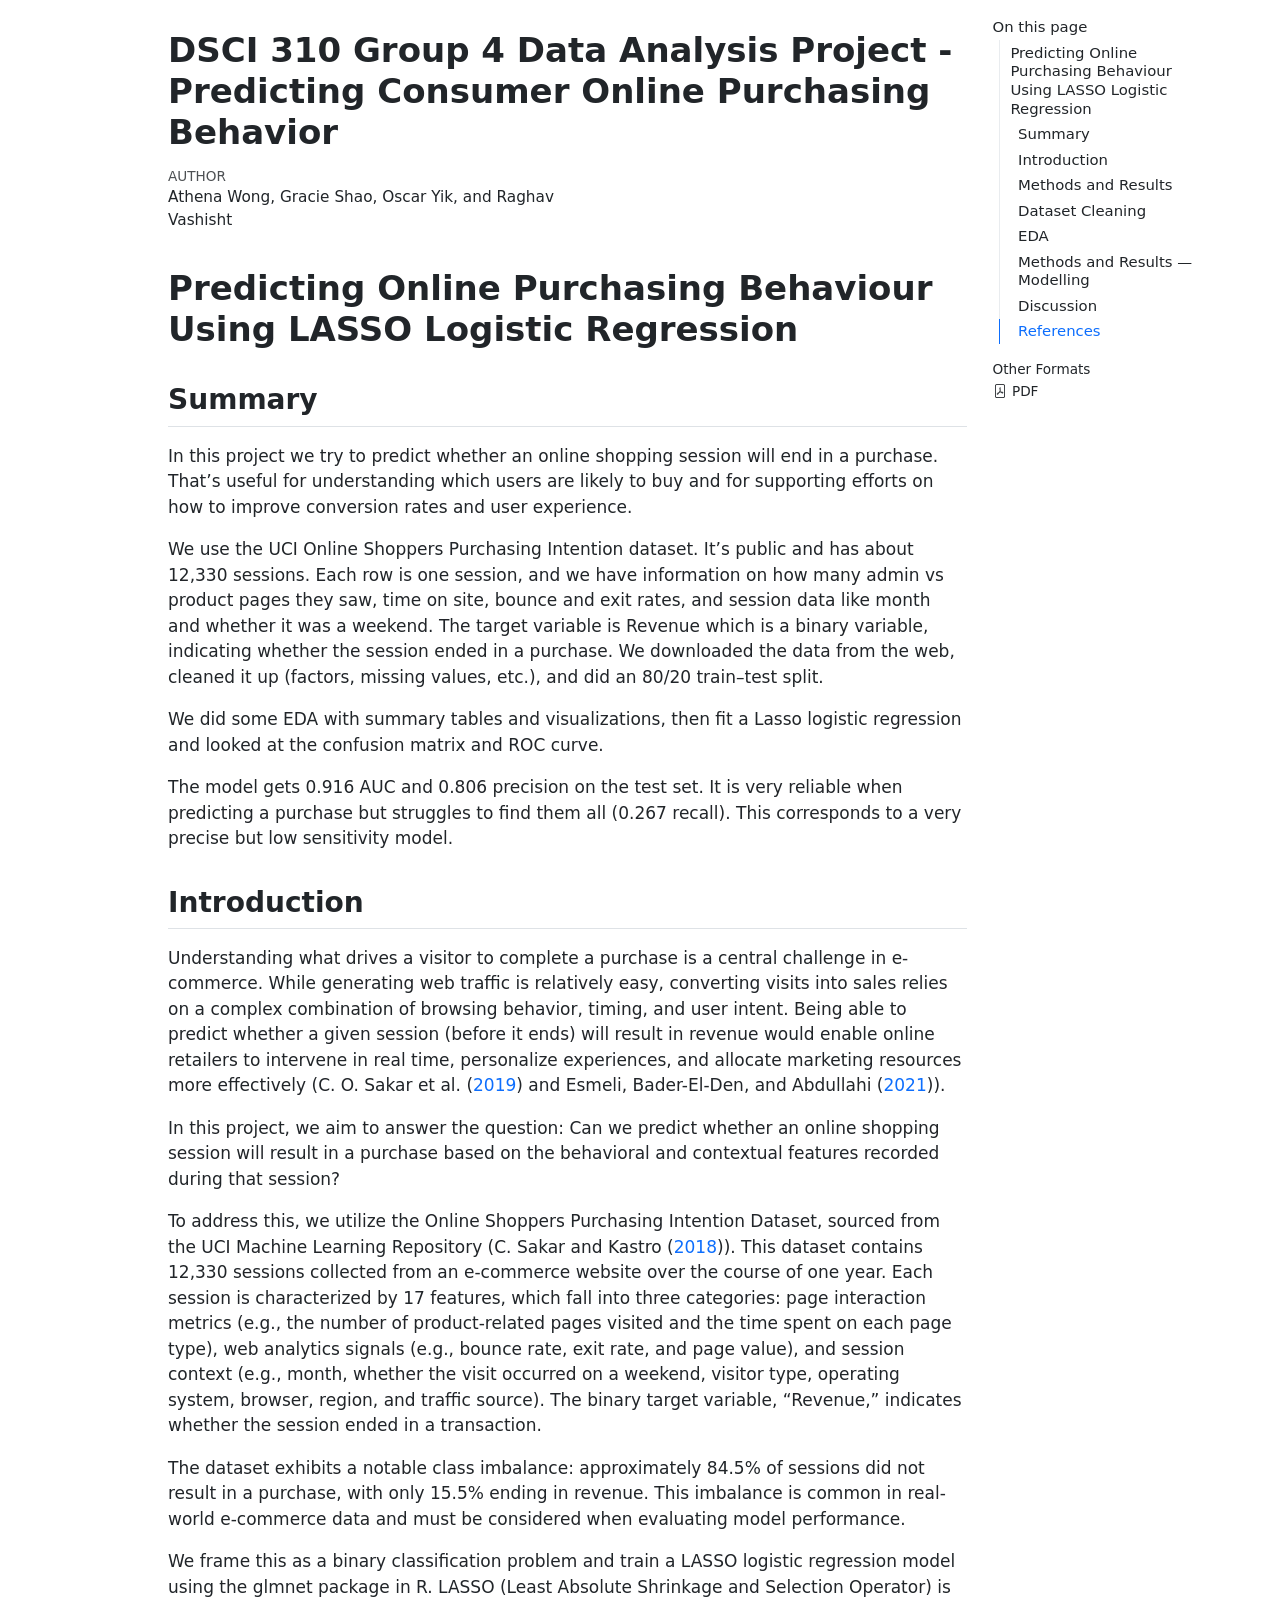
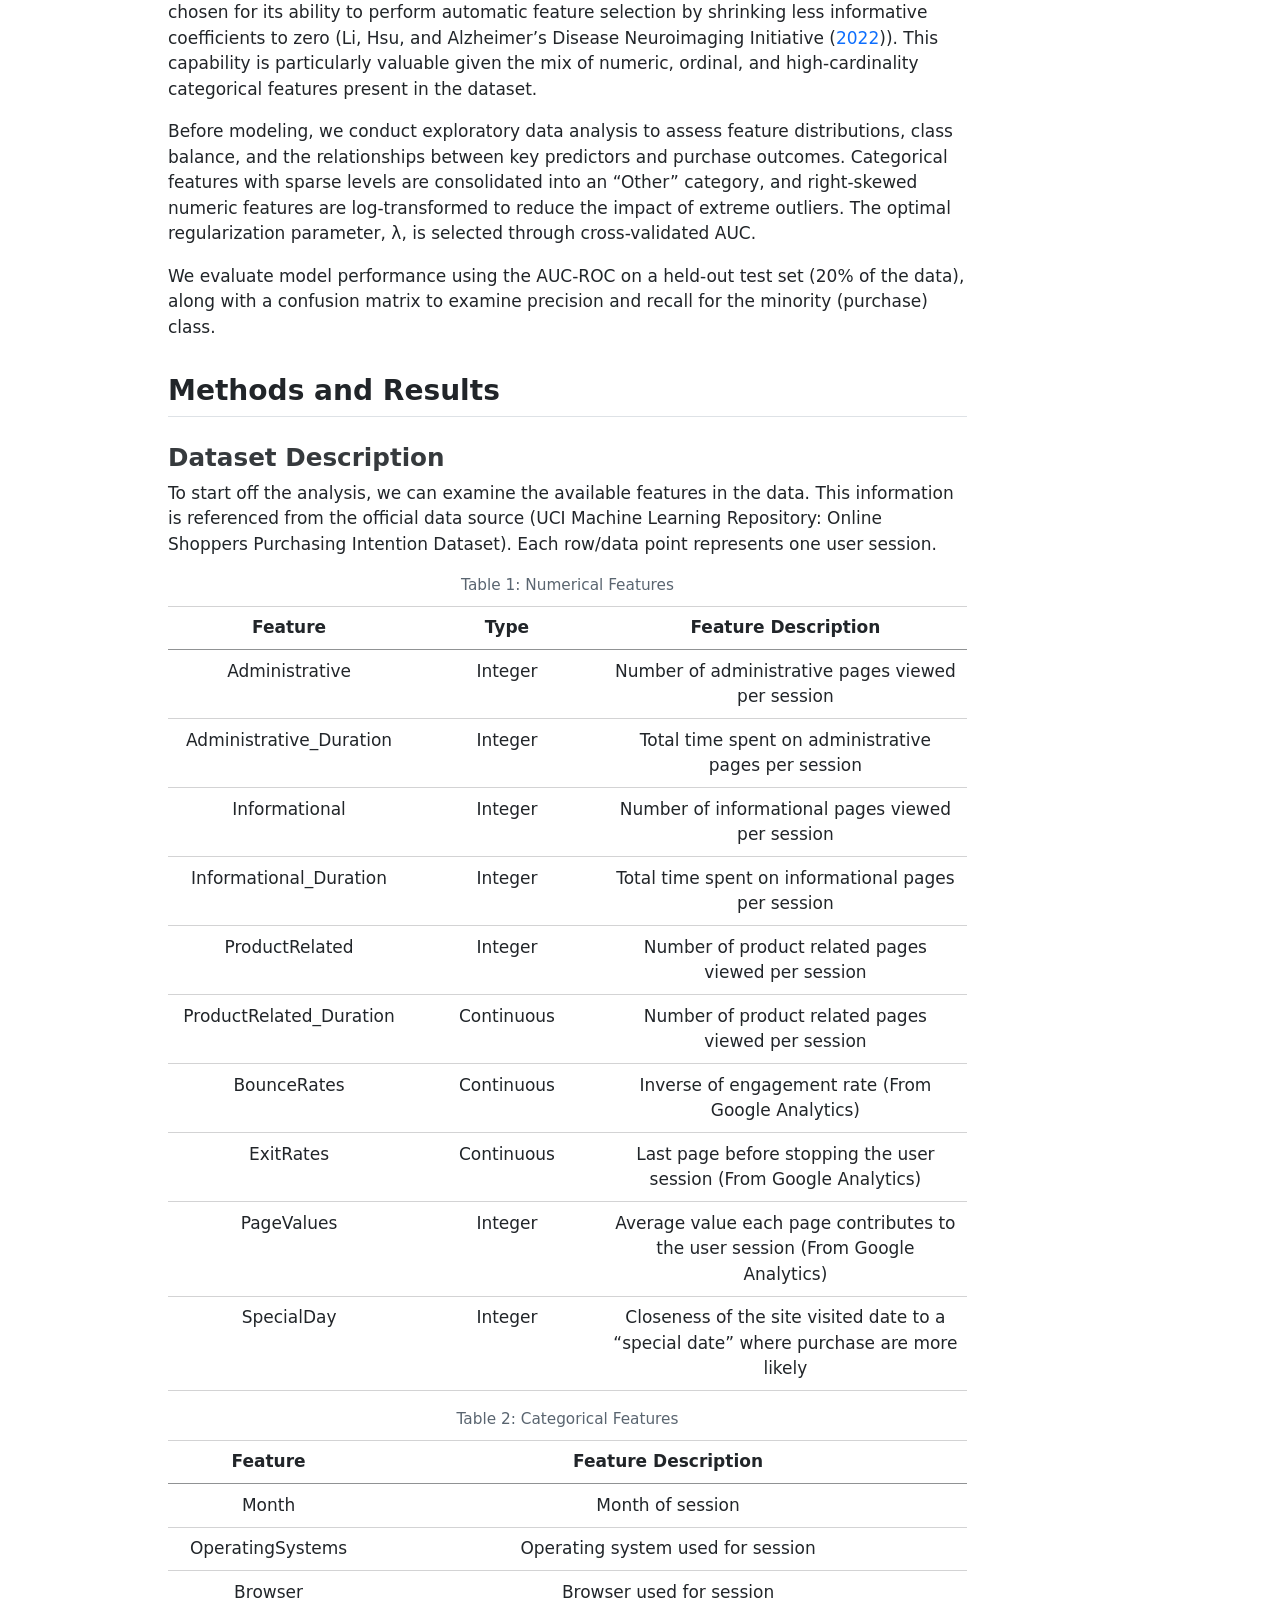
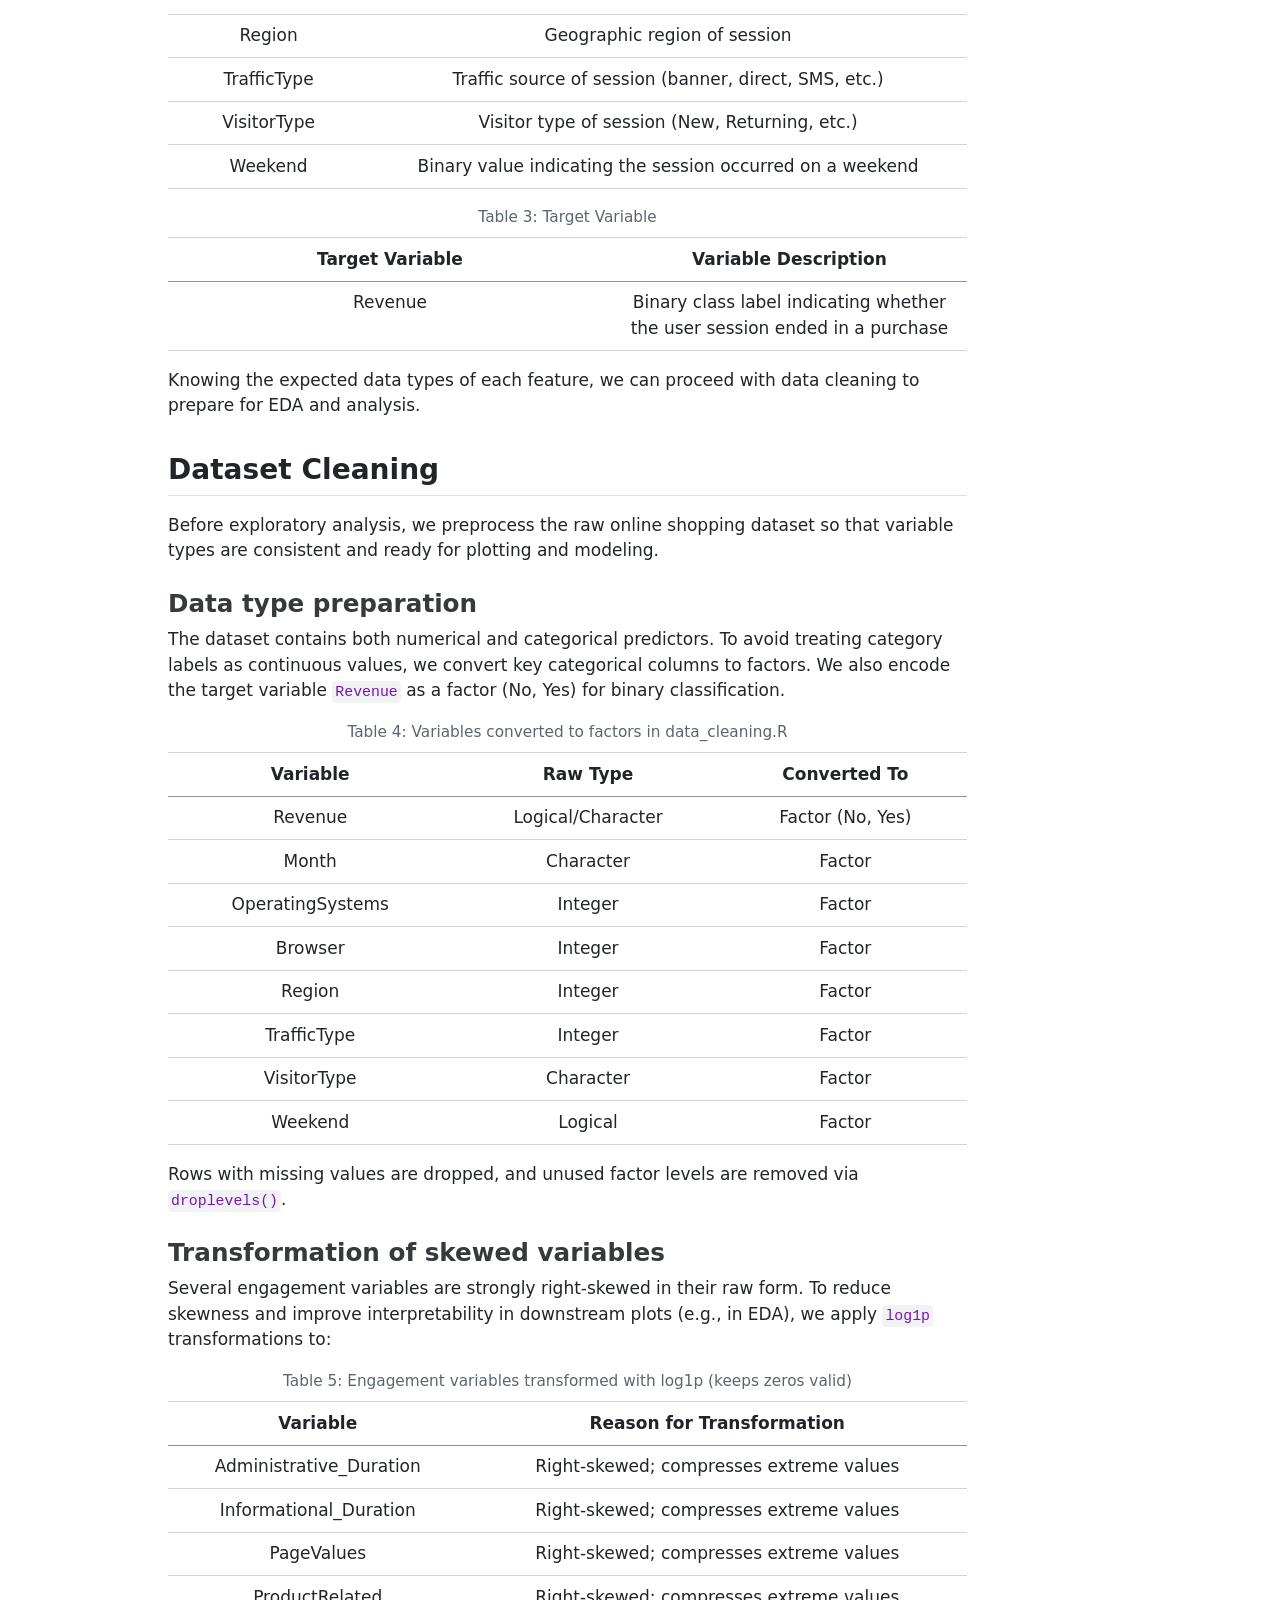
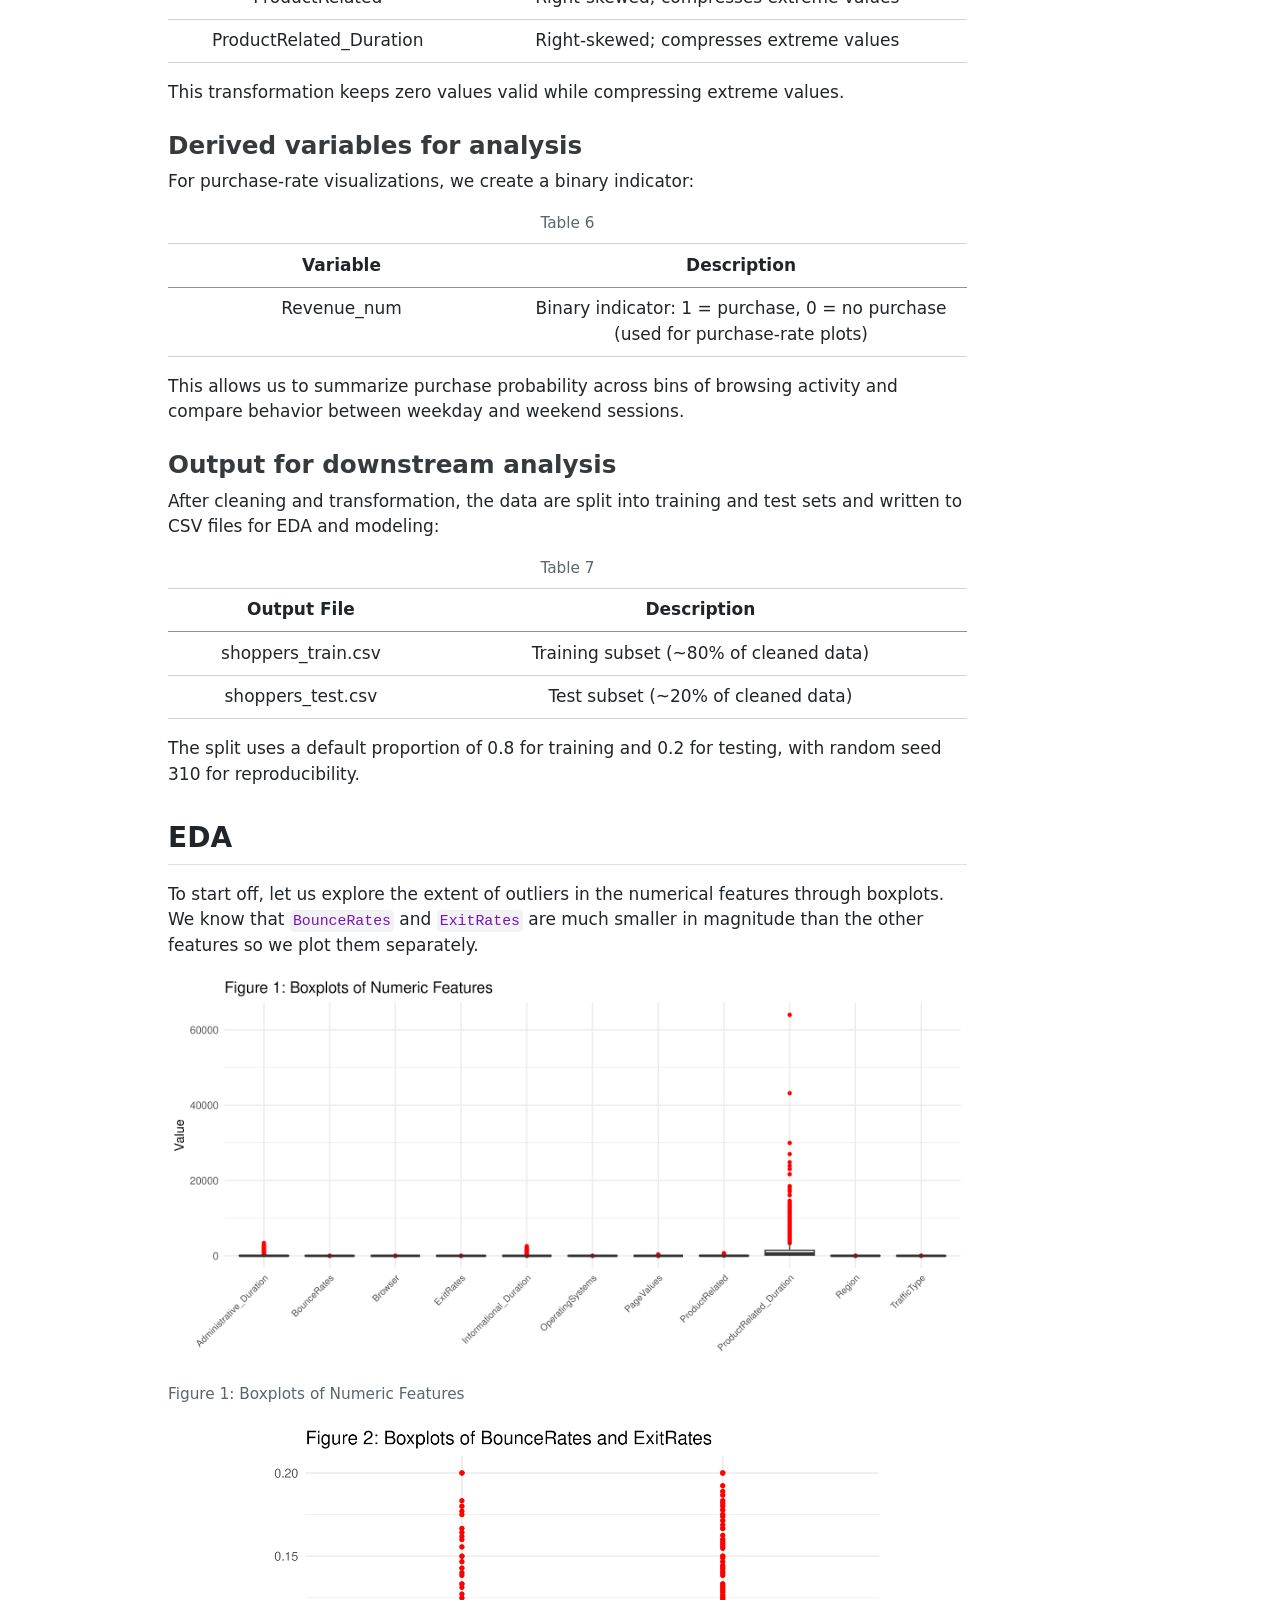
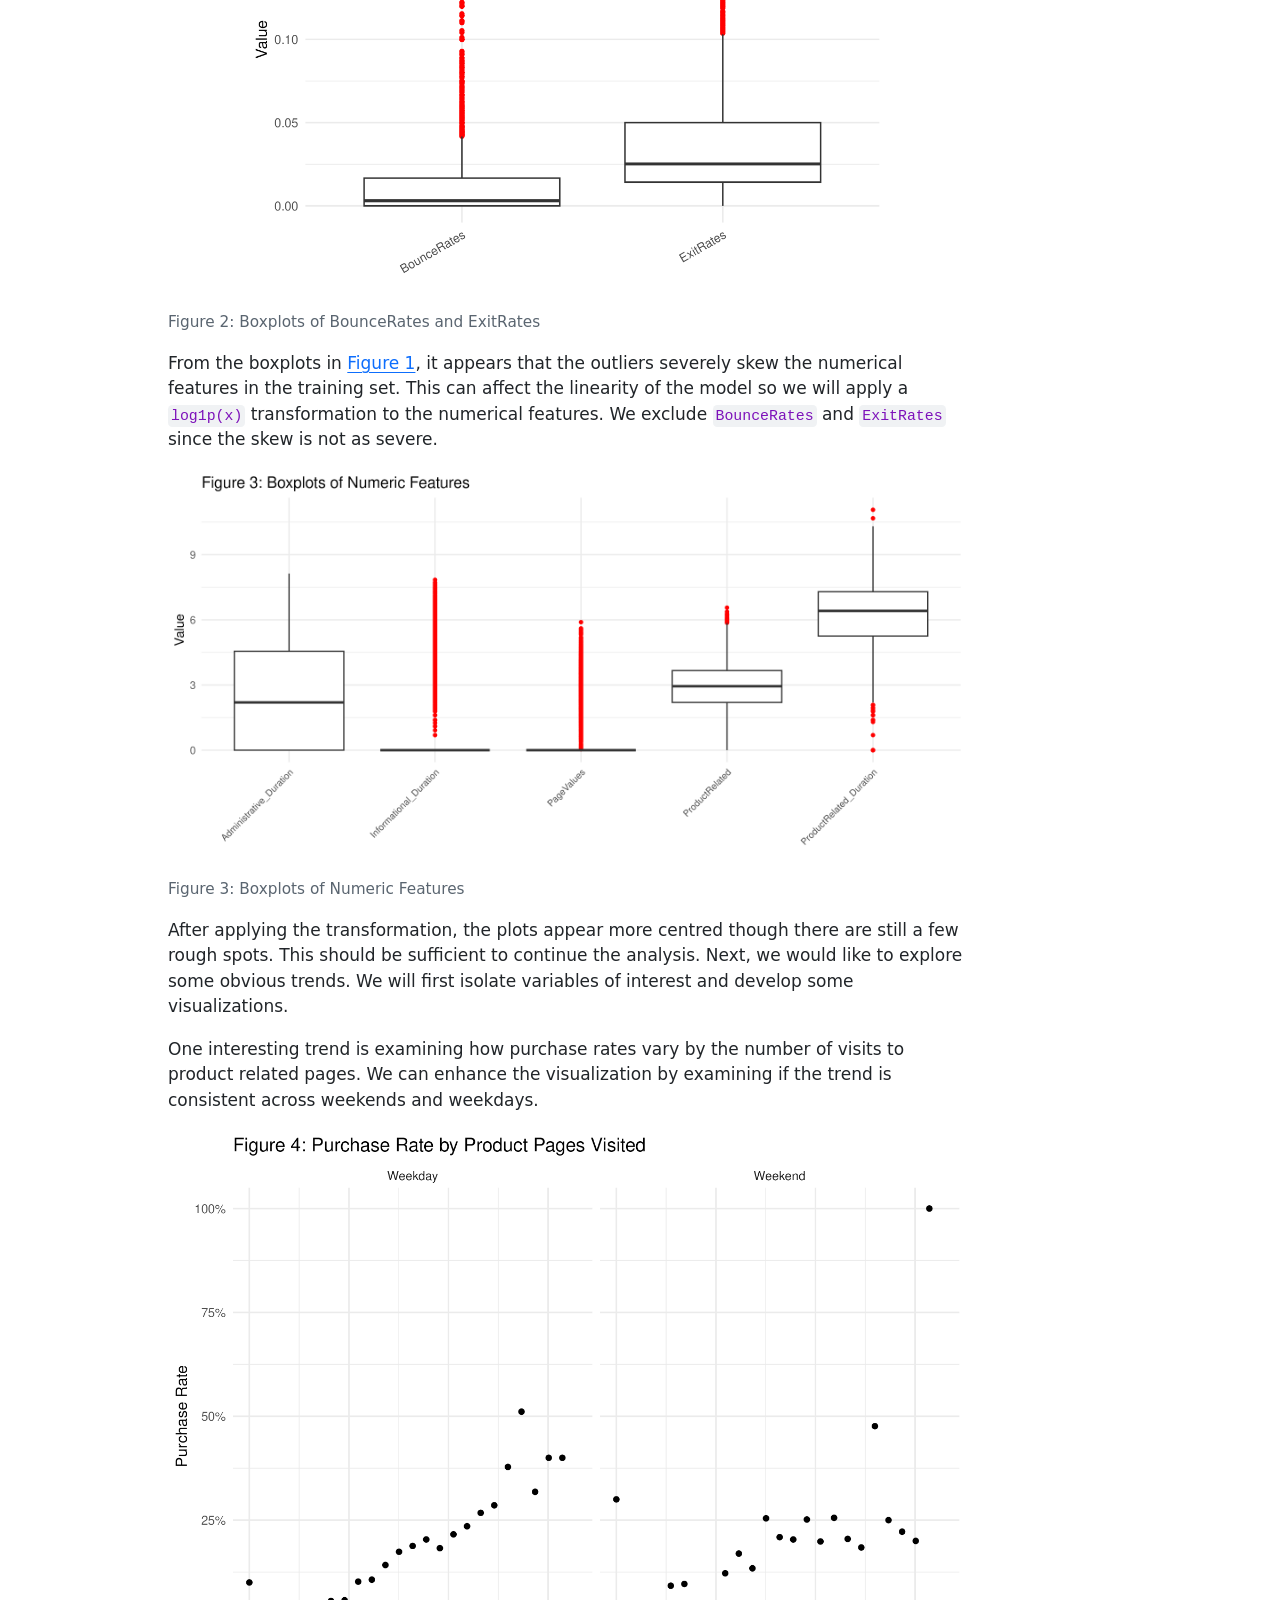
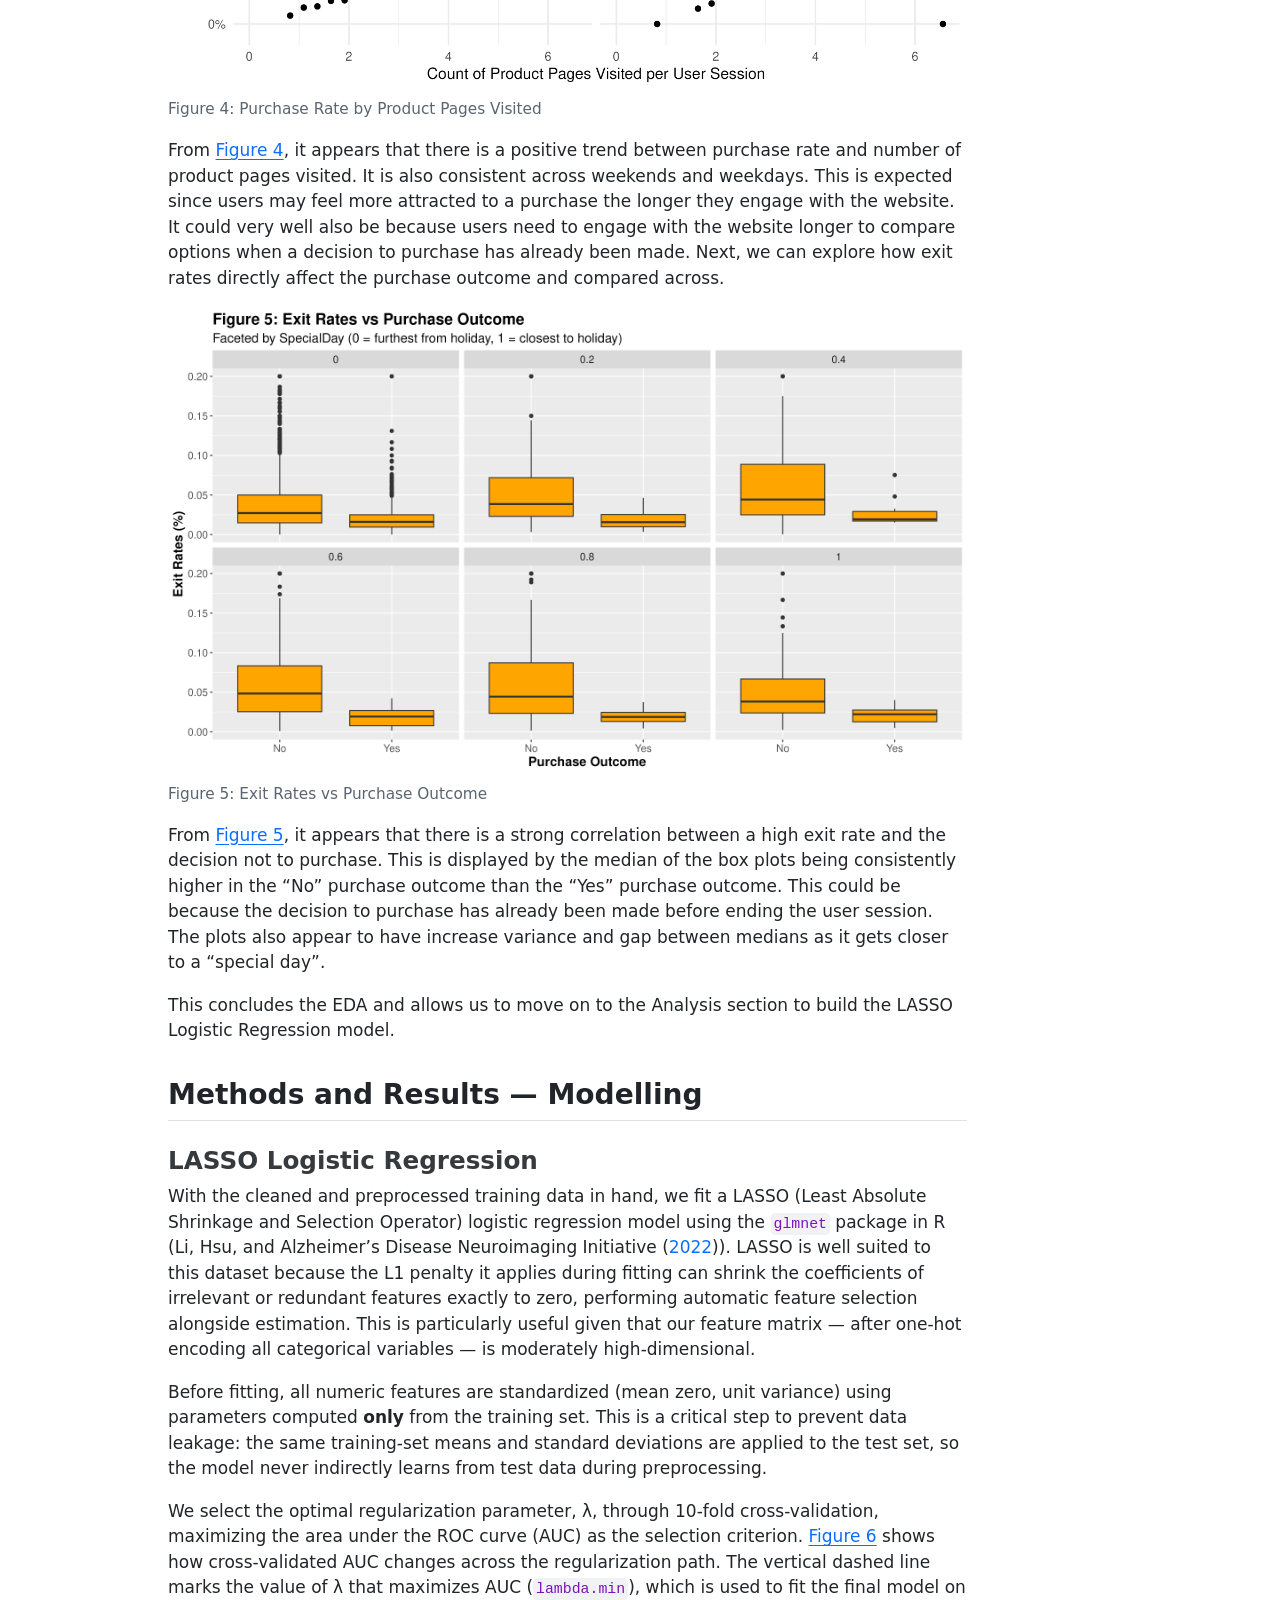
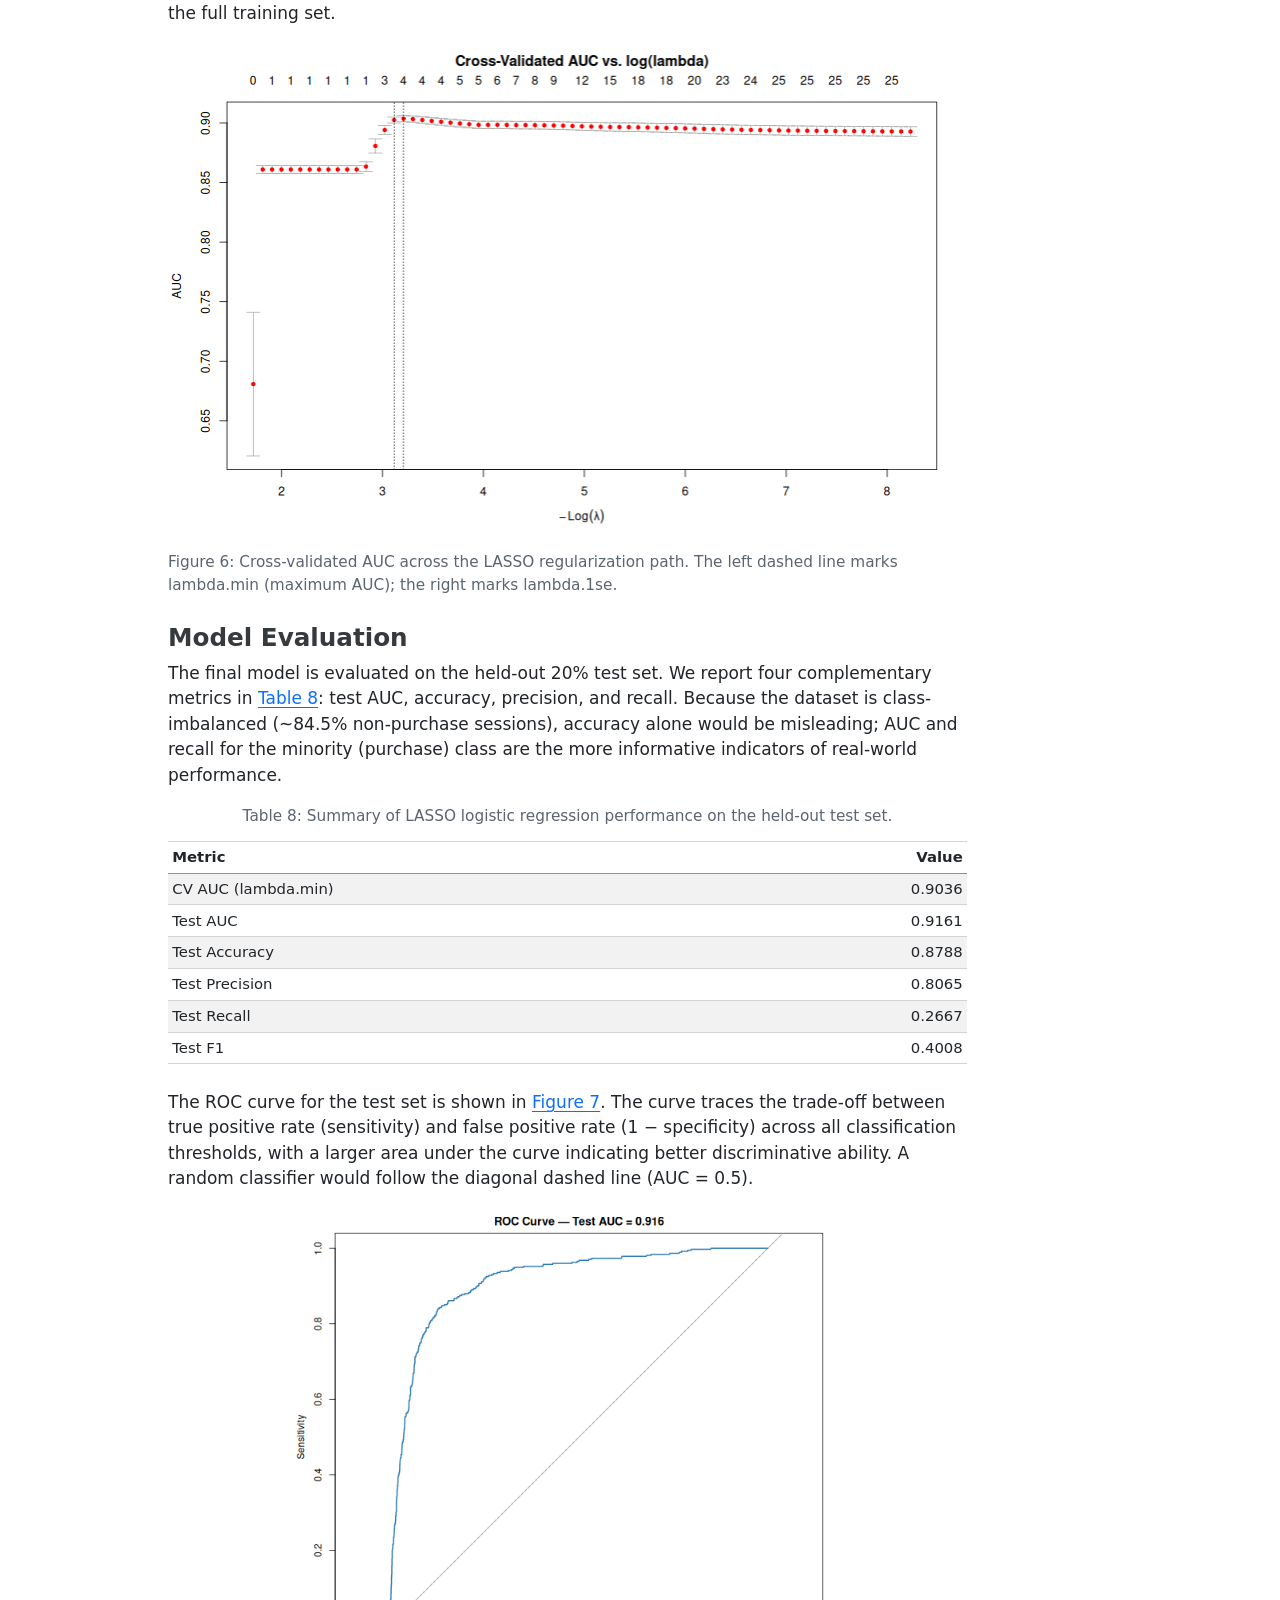
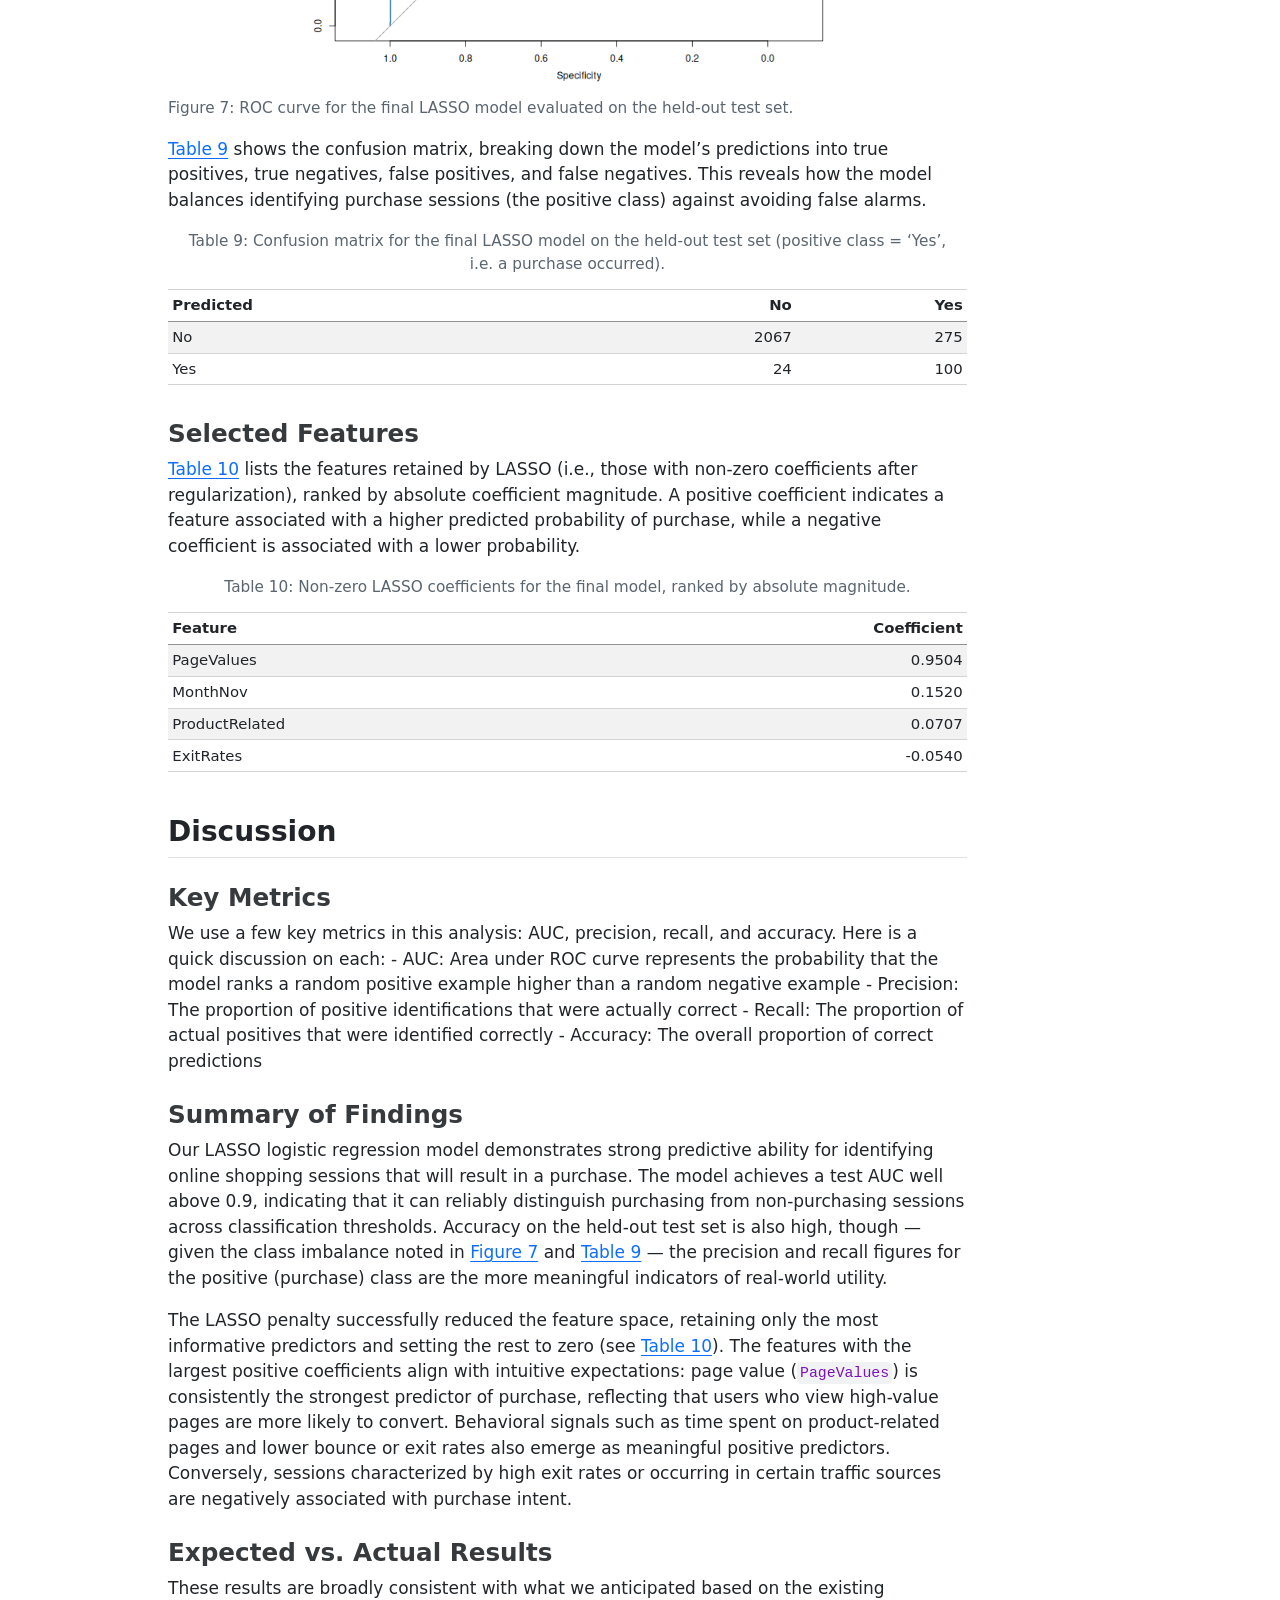
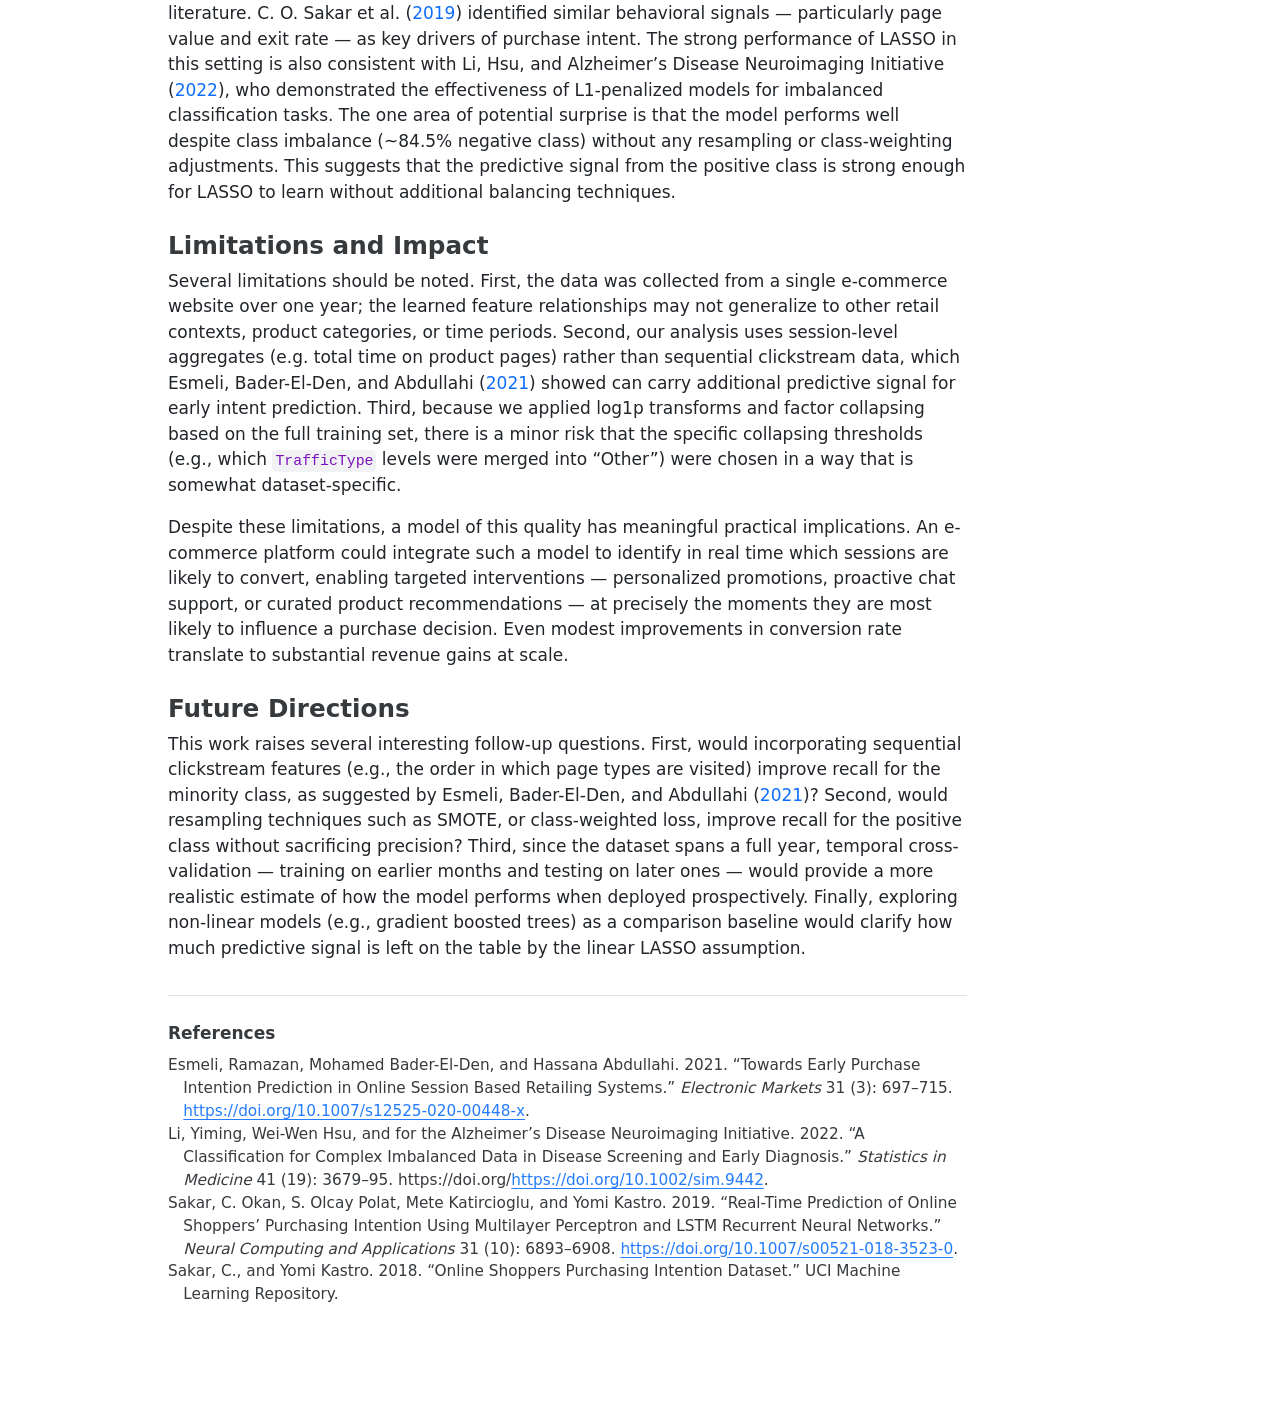
==== docs/reports/predicting_online_purchasing_behavior.html @ 9a8c9a94 "final report" ====
<!DOCTYPE html>
<html xmlns="http://www.w3.org/1999/xhtml" lang="en" xml:lang="en"><head>

<meta charset="utf-8">
<meta name="generator" content="quarto-1.8.27">

<meta name="viewport" content="width=device-width, initial-scale=1.0, user-scalable=yes">

<meta name="author" content="Athena Wong, Gracie Shao, Oscar Yik, and Raghav Vashisht">

<title>DSCI 310 Group 4 Data Analysis Project - Predicting Consumer Online Purchasing Behavior</title>
<style>
code{white-space: pre-wrap;}
span.smallcaps{font-variant: small-caps;}
div.columns{display: flex; gap: min(4vw, 1.5em);}
div.column{flex: auto; overflow-x: auto;}
div.hanging-indent{margin-left: 1.5em; text-indent: -1.5em;}
ul.task-list{list-style: none;}
ul.task-list li input[type="checkbox"] {
  width: 0.8em;
  margin: 0 0.8em 0.2em -1em; /* quarto-specific, see https://github.com/quarto-dev/quarto-cli/issues/4556 */ 
  vertical-align: middle;
}
/* CSS for citations */
div.csl-bib-body { }
div.csl-entry {
  clear: both;
  margin-bottom: 0em;
}
.hanging-indent div.csl-entry {
  margin-left:2em;
  text-indent:-2em;
}
div.csl-left-margin {
  min-width:2em;
  float:left;
}
div.csl-right-inline {
  margin-left:2em;
  padding-left:1em;
}
div.csl-indent {
  margin-left: 2em;
}</style>


<script src="../site_libs/quarto-nav/quarto-nav.js"></script>
<script src="../site_libs/clipboard/clipboard.min.js"></script>
<script src="../site_libs/quarto-search/autocomplete.umd.js"></script>
<script src="../site_libs/quarto-search/fuse.min.js"></script>
<script src="../site_libs/quarto-search/quarto-search.js"></script>
<meta name="quarto:offset" content="../">
<script src="../site_libs/quarto-html/quarto.js" type="module"></script>
<script src="../site_libs/quarto-html/tabsets/tabsets.js" type="module"></script>
<script src="../site_libs/quarto-html/axe/axe-check.js" type="module"></script>
<script src="../site_libs/quarto-html/popper.min.js"></script>
<script src="../site_libs/quarto-html/tippy.umd.min.js"></script>
<script src="../site_libs/quarto-html/anchor.min.js"></script>
<link href="../site_libs/quarto-html/tippy.css" rel="stylesheet">
<link href="../site_libs/quarto-html/quarto-syntax-highlighting-ed96de9b727972fe78a7b5d16c58bf87.css" rel="stylesheet" id="quarto-text-highlighting-styles">
<script src="../site_libs/bootstrap/bootstrap.min.js"></script>
<link href="../site_libs/bootstrap/bootstrap-icons.css" rel="stylesheet">
<link href="../site_libs/bootstrap/bootstrap-50b618d810abb72c0e2a7b8e5bb8cd34.min.css" rel="stylesheet" append-hash="true" id="quarto-bootstrap" data-mode="light">
<script id="quarto-search-options" type="application/json">{
  "location": "sidebar",
  "copy-button": false,
  "collapse-after": 3,
  "panel-placement": "start",
  "type": "textbox",
  "limit": 50,
  "keyboard-shortcut": [
    "f",
    "/",
    "s"
  ],
  "show-item-context": false,
  "language": {
    "search-no-results-text": "No results",
    "search-matching-documents-text": "matching documents",
    "search-copy-link-title": "Copy link to search",
    "search-hide-matches-text": "Hide additional matches",
    "search-more-match-text": "more match in this document",
    "search-more-matches-text": "more matches in this document",
    "search-clear-button-title": "Clear",
    "search-text-placeholder": "",
    "search-detached-cancel-button-title": "Cancel",
    "search-submit-button-title": "Submit",
    "search-label": "Search"
  }
}</script>


</head>

<body class="quarto-light">

<div id="quarto-search-results"></div>
<!-- content -->
<div id="quarto-content" class="quarto-container page-columns page-rows-contents page-layout-article">
<!-- sidebar -->
<!-- margin-sidebar -->
    <div id="quarto-margin-sidebar" class="sidebar margin-sidebar">
        <nav id="TOC" role="doc-toc" class="toc-active">
    <h2 id="toc-title">On this page</h2>
   
  <ul>
  <li><a href="#predicting-online-purchasing-behaviour-using-lasso-logistic-regression" id="toc-predicting-online-purchasing-behaviour-using-lasso-logistic-regression" class="nav-link active" data-scroll-target="#predicting-online-purchasing-behaviour-using-lasso-logistic-regression">Predicting Online Purchasing Behaviour Using LASSO Logistic Regression</a>
  <ul>
  <li><a href="#summary" id="toc-summary" class="nav-link" data-scroll-target="#summary">Summary</a></li>
  <li><a href="#introduction" id="toc-introduction" class="nav-link" data-scroll-target="#introduction">Introduction</a></li>
  <li><a href="#methods-and-results" id="toc-methods-and-results" class="nav-link" data-scroll-target="#methods-and-results">Methods and Results</a>
  <ul class="collapse">
  <li><a href="#dataset-description" id="toc-dataset-description" class="nav-link" data-scroll-target="#dataset-description">Dataset Description</a></li>
  </ul></li>
  <li><a href="#dataset-cleaning" id="toc-dataset-cleaning" class="nav-link" data-scroll-target="#dataset-cleaning">Dataset Cleaning</a>
  <ul class="collapse">
  <li><a href="#data-type-preparation" id="toc-data-type-preparation" class="nav-link" data-scroll-target="#data-type-preparation">Data type preparation</a></li>
  <li><a href="#transformation-of-skewed-variables" id="toc-transformation-of-skewed-variables" class="nav-link" data-scroll-target="#transformation-of-skewed-variables">Transformation of skewed variables</a></li>
  <li><a href="#derived-variables-for-analysis" id="toc-derived-variables-for-analysis" class="nav-link" data-scroll-target="#derived-variables-for-analysis">Derived variables for analysis</a></li>
  <li><a href="#output-for-downstream-analysis" id="toc-output-for-downstream-analysis" class="nav-link" data-scroll-target="#output-for-downstream-analysis">Output for downstream analysis</a></li>
  </ul></li>
  <li><a href="#eda" id="toc-eda" class="nav-link" data-scroll-target="#eda">EDA</a></li>
  <li><a href="#methods-and-results-modelling" id="toc-methods-and-results-modelling" class="nav-link" data-scroll-target="#methods-and-results-modelling">Methods and Results — Modelling</a>
  <ul class="collapse">
  <li><a href="#lasso-logistic-regression" id="toc-lasso-logistic-regression" class="nav-link" data-scroll-target="#lasso-logistic-regression">LASSO Logistic Regression</a></li>
  <li><a href="#model-evaluation" id="toc-model-evaluation" class="nav-link" data-scroll-target="#model-evaluation">Model Evaluation</a></li>
  <li><a href="#selected-features" id="toc-selected-features" class="nav-link" data-scroll-target="#selected-features">Selected Features</a></li>
  </ul></li>
  <li><a href="#discussion" id="toc-discussion" class="nav-link" data-scroll-target="#discussion">Discussion</a>
  <ul class="collapse">
  <li><a href="#key-metrics" id="toc-key-metrics" class="nav-link" data-scroll-target="#key-metrics">Key Metrics</a></li>
  <li><a href="#summary-of-findings" id="toc-summary-of-findings" class="nav-link" data-scroll-target="#summary-of-findings">Summary of Findings</a></li>
  <li><a href="#expected-vs.-actual-results" id="toc-expected-vs.-actual-results" class="nav-link" data-scroll-target="#expected-vs.-actual-results">Expected vs.&nbsp;Actual Results</a></li>
  <li><a href="#limitations-and-impact" id="toc-limitations-and-impact" class="nav-link" data-scroll-target="#limitations-and-impact">Limitations and Impact</a></li>
  <li><a href="#future-directions" id="toc-future-directions" class="nav-link" data-scroll-target="#future-directions">Future Directions</a></li>
  </ul></li>
  <li><a href="#references" id="toc-references" class="nav-link" data-scroll-target="#references">References</a></li>
  </ul></li>
  </ul>
<div class="quarto-alternate-formats"><h2>Other Formats</h2><ul><li><a href="predicting_online_purchasing_behavior.pdf"><i class="bi bi-file-pdf"></i>PDF</a></li></ul></div></nav>
    </div>
<!-- main -->
<main class="content" id="quarto-document-content">

<header id="title-block-header" class="quarto-title-block default">
<div class="quarto-title">
<h1 class="title">DSCI 310 Group 4 Data Analysis Project - Predicting Consumer Online Purchasing Behavior</h1>
</div>



<div class="quarto-title-meta">

    <div>
    <div class="quarto-title-meta-heading">Author</div>
    <div class="quarto-title-meta-contents">
             <p>Athena Wong, Gracie Shao, Oscar Yik, and Raghav Vashisht </p>
          </div>
  </div>
    
  
    
  </div>
  


</header>


<section id="predicting-online-purchasing-behaviour-using-lasso-logistic-regression" class="level1">
<h1>Predicting Online Purchasing Behaviour Using LASSO Logistic Regression</h1>
<section id="summary" class="level2">
<h2 class="anchored" data-anchor-id="summary">Summary</h2>
<p>In this project we try to predict whether an online shopping session will end in a purchase. That’s useful for understanding which users are likely to buy and for supporting efforts on how to improve conversion rates and user experience.</p>
<p>We use the UCI Online Shoppers Purchasing Intention dataset. It’s public and has about 12,330 sessions. Each row is one session, and we have information on how many admin vs product pages they saw, time on site, bounce and exit rates, and session data like month and whether it was a weekend. The target variable is Revenue which is a binary variable, indicating whether the session ended in a purchase. We downloaded the data from the web, cleaned it up (factors, missing values, etc.), and did an 80/20 train–test split.</p>
<p>We did some EDA with summary tables and visualizations, then fit a Lasso logistic regression and looked at the confusion matrix and ROC curve.</p>
<p>The model gets 0.916 AUC and 0.806 precision on the test set. It is very reliable when predicting a purchase but struggles to find them all (0.267 recall). This corresponds to a very precise but low sensitivity model.</p>
</section>
<section id="introduction" class="level2">
<h2 class="anchored" data-anchor-id="introduction">Introduction</h2>
<p>Understanding what drives a visitor to complete a purchase is a central challenge in e-commerce. While generating web traffic is relatively easy, converting visits into sales relies on a complex combination of browsing behavior, timing, and user intent. Being able to predict whether a given session (before it ends) will result in revenue would enable online retailers to intervene in real time, personalize experiences, and allocate marketing resources more effectively (<span class="citation" data-cites="Sakar2019">C. O. Sakar et al. (<a href="#ref-Sakar2019" role="doc-biblioref">2019</a>)</span> and <span class="citation" data-cites="Esmeli2021">Esmeli, Bader-El-Den, and Abdullahi (<a href="#ref-Esmeli2021" role="doc-biblioref">2021</a>)</span>).</p>
<p>In this project, we aim to answer the question: Can we predict whether an online shopping session will result in a purchase based on the behavioral and contextual features recorded during that session?</p>
<p>To address this, we utilize the Online Shoppers Purchasing Intention Dataset, sourced from the UCI Machine Learning Repository (<span class="citation" data-cites="online_shoppers_purchasing_intention_dataset_468">C. Sakar and Kastro (<a href="#ref-online_shoppers_purchasing_intention_dataset_468" role="doc-biblioref">2018</a>)</span>). This dataset contains 12,330 sessions collected from an e-commerce website over the course of one year. Each session is characterized by 17 features, which fall into three categories: page interaction metrics (e.g., the number of product-related pages visited and the time spent on each page type), web analytics signals (e.g., bounce rate, exit rate, and page value), and session context (e.g., month, whether the visit occurred on a weekend, visitor type, operating system, browser, region, and traffic source). The binary target variable, “Revenue,” indicates whether the session ended in a transaction.</p>
<p>The dataset exhibits a notable class imbalance: approximately 84.5% of sessions did not result in a purchase, with only 15.5% ending in revenue. This imbalance is common in real-world e-commerce data and must be considered when evaluating model performance.</p>
<p>We frame this as a binary classification problem and train a LASSO logistic regression model using the glmnet package in R. LASSO (Least Absolute Shrinkage and Selection Operator) is chosen for its ability to perform automatic feature selection by shrinking less informative coefficients to zero (<span class="citation" data-cites="Li2022">Li, Hsu, and Alzheimer’s Disease Neuroimaging Initiative (<a href="#ref-Li2022" role="doc-biblioref">2022</a>)</span>). This capability is particularly valuable given the mix of numeric, ordinal, and high-cardinality categorical features present in the dataset.</p>
<p>Before modeling, we conduct exploratory data analysis to assess feature distributions, class balance, and the relationships between key predictors and purchase outcomes. Categorical features with sparse levels are consolidated into an “Other” category, and right-skewed numeric features are log-transformed to reduce the impact of extreme outliers. The optimal regularization parameter, λ, is selected through cross-validated AUC.</p>
<p>We evaluate model performance using the AUC-ROC on a held-out test set (20% of the data), along with a confusion matrix to examine precision and recall for the minority (purchase) class.</p>
</section>
<section id="methods-and-results" class="level2">
<h2 class="anchored" data-anchor-id="methods-and-results">Methods and Results</h2>
<section id="dataset-description" class="level3">
<h3 class="anchored" data-anchor-id="dataset-description">Dataset Description</h3>
<p>To start off the analysis, we can examine the available features in the data. This information is referenced from the official data source (UCI Machine Learning Repository: Online Shoppers Purchasing Intention Dataset). Each row/data point represents one user session.</p>
<div id="tbl-numerical-feature-description" class="quarto-float quarto-figure quarto-figure-center anchored">
<figure class="quarto-float quarto-float-tbl figure">
<figcaption class="quarto-float-caption-top quarto-float-caption quarto-float-tbl" id="tbl-numerical-feature-description-caption-0ceaefa1-69ba-4598-a22c-09a6ac19f8ca">
Table&nbsp;1: Numerical Features
</figcaption>
<div aria-describedby="tbl-numerical-feature-description-caption-0ceaefa1-69ba-4598-a22c-09a6ac19f8ca">
<table class="caption-top table">
<colgroup>
<col style="width: 30%">
<col style="width: 24%">
<col style="width: 45%">
</colgroup>
<thead>
<tr class="header">
<th>Feature</th>
<th>Type</th>
<th>Feature Description</th>
</tr>
</thead>
<tbody>
<tr class="odd">
<td>Administrative</td>
<td>Integer</td>
<td>Number of administrative pages viewed per session</td>
</tr>
<tr class="even">
<td>Administrative_Duration</td>
<td>Integer</td>
<td>Total time spent on administrative pages per session</td>
</tr>
<tr class="odd">
<td>Informational</td>
<td>Integer</td>
<td>Number of informational pages viewed per session</td>
</tr>
<tr class="even">
<td>Informational_Duration</td>
<td>Integer</td>
<td>Total time spent on informational pages per session</td>
</tr>
<tr class="odd">
<td>ProductRelated</td>
<td>Integer</td>
<td>Number of product related pages viewed per session</td>
</tr>
<tr class="even">
<td>ProductRelated_Duration</td>
<td>Continuous</td>
<td>Number of product related pages viewed per session</td>
</tr>
<tr class="odd">
<td>BounceRates</td>
<td>Continuous</td>
<td>Inverse of engagement rate (From Google Analytics)</td>
</tr>
<tr class="even">
<td>ExitRates</td>
<td>Continuous</td>
<td>Last page before stopping the user session (From Google Analytics)</td>
</tr>
<tr class="odd">
<td>PageValues</td>
<td>Integer</td>
<td>Average value each page contributes to the user session (From Google Analytics)</td>
</tr>
<tr class="even">
<td>SpecialDay</td>
<td>Integer</td>
<td>Closeness of the site visited date to a “special date” where purchase are more likely</td>
</tr>
</tbody>
</table>
</div>
</figure>
</div>
<div id="tbl-categorical-feature-description" class="quarto-float quarto-figure quarto-figure-center anchored">
<figure class="quarto-float quarto-float-tbl figure">
<figcaption class="quarto-float-caption-top quarto-float-caption quarto-float-tbl" id="tbl-categorical-feature-description-caption-0ceaefa1-69ba-4598-a22c-09a6ac19f8ca">
Table&nbsp;2: Categorical Features
</figcaption>
<div aria-describedby="tbl-categorical-feature-description-caption-0ceaefa1-69ba-4598-a22c-09a6ac19f8ca">
<table class="caption-top table">
<thead>
<tr class="header">
<th>Feature</th>
<th>Feature Description</th>
</tr>
</thead>
<tbody>
<tr class="odd">
<td>Month</td>
<td>Month of session</td>
</tr>
<tr class="even">
<td>OperatingSystems</td>
<td>Operating system used for session</td>
</tr>
<tr class="odd">
<td>Browser</td>
<td>Browser used for session</td>
</tr>
<tr class="even">
<td>Region</td>
<td>Geographic region of session</td>
</tr>
<tr class="odd">
<td>TrafficType</td>
<td>Traffic source of session (banner, direct, SMS, etc.)</td>
</tr>
<tr class="even">
<td>VisitorType</td>
<td>Visitor type of session (New, Returning, etc.)</td>
</tr>
<tr class="odd">
<td>Weekend</td>
<td>Binary value indicating the session occurred on a weekend</td>
</tr>
</tbody>
</table>
</div>
</figure>
</div>
<div id="tbl-target-variable-description" class="quarto-float quarto-figure quarto-figure-center anchored">
<figure class="quarto-float quarto-float-tbl figure">
<figcaption class="quarto-float-caption-top quarto-float-caption quarto-float-tbl" id="tbl-target-variable-description-caption-0ceaefa1-69ba-4598-a22c-09a6ac19f8ca">
Table&nbsp;3: Target Variable
</figcaption>
<div aria-describedby="tbl-target-variable-description-caption-0ceaefa1-69ba-4598-a22c-09a6ac19f8ca">
<table class="caption-top table">
<colgroup>
<col style="width: 55%">
<col style="width: 44%">
</colgroup>
<thead>
<tr class="header">
<th>Target Variable</th>
<th>Variable Description</th>
</tr>
</thead>
<tbody>
<tr class="odd">
<td>Revenue</td>
<td>Binary class label indicating whether the user session ended in a purchase</td>
</tr>
</tbody>
</table>
</div>
</figure>
</div>
<p>Knowing the expected data types of each feature, we can proceed with data cleaning to prepare for EDA and analysis.</p>
</section>
</section>
<section id="dataset-cleaning" class="level2">
<h2 class="anchored" data-anchor-id="dataset-cleaning">Dataset Cleaning</h2>
<p>Before exploratory analysis, we preprocess the raw online shopping dataset so that variable types are consistent and ready for plotting and modeling.</p>
<section id="data-type-preparation" class="level3">
<h3 class="anchored" data-anchor-id="data-type-preparation">Data type preparation</h3>
<p>The dataset contains both numerical and categorical predictors. To avoid treating category labels as continuous values, we convert key categorical columns to factors. We also encode the target variable <code>Revenue</code> as a factor (No, Yes) for binary classification.</p>
<div id="tbl-factor-conversions" class="quarto-float quarto-figure quarto-figure-center anchored">
<figure class="quarto-float quarto-float-tbl figure">
<figcaption class="quarto-float-caption-top quarto-float-caption quarto-float-tbl" id="tbl-factor-conversions-caption-0ceaefa1-69ba-4598-a22c-09a6ac19f8ca">
Table&nbsp;4: Variables converted to factors in data_cleaning.R
</figcaption>
<div aria-describedby="tbl-factor-conversions-caption-0ceaefa1-69ba-4598-a22c-09a6ac19f8ca">
<table class="caption-top table">
<thead>
<tr class="header">
<th>Variable</th>
<th>Raw Type</th>
<th>Converted To</th>
</tr>
</thead>
<tbody>
<tr class="odd">
<td>Revenue</td>
<td>Logical/Character</td>
<td>Factor (No, Yes)</td>
</tr>
<tr class="even">
<td>Month</td>
<td>Character</td>
<td>Factor</td>
</tr>
<tr class="odd">
<td>OperatingSystems</td>
<td>Integer</td>
<td>Factor</td>
</tr>
<tr class="even">
<td>Browser</td>
<td>Integer</td>
<td>Factor</td>
</tr>
<tr class="odd">
<td>Region</td>
<td>Integer</td>
<td>Factor</td>
</tr>
<tr class="even">
<td>TrafficType</td>
<td>Integer</td>
<td>Factor</td>
</tr>
<tr class="odd">
<td>VisitorType</td>
<td>Character</td>
<td>Factor</td>
</tr>
<tr class="even">
<td>Weekend</td>
<td>Logical</td>
<td>Factor</td>
</tr>
</tbody>
</table>
</div>
</figure>
</div>
<p>Rows with missing values are dropped, and unused factor levels are removed via <code>droplevels()</code>.</p>
</section>
<section id="transformation-of-skewed-variables" class="level3">
<h3 class="anchored" data-anchor-id="transformation-of-skewed-variables">Transformation of skewed variables</h3>
<p>Several engagement variables are strongly right-skewed in their raw form. To reduce skewness and improve interpretability in downstream plots (e.g., in EDA), we apply <code>log1p</code> transformations to:</p>
<div id="tbl-log1p-transformations" class="quarto-float quarto-figure quarto-figure-center anchored">
<figure class="quarto-float quarto-float-tbl figure">
<figcaption class="quarto-float-caption-top quarto-float-caption quarto-float-tbl" id="tbl-log1p-transformations-caption-0ceaefa1-69ba-4598-a22c-09a6ac19f8ca">
Table&nbsp;5: Engagement variables transformed with log1p (keeps zeros valid)
</figcaption>
<div aria-describedby="tbl-log1p-transformations-caption-0ceaefa1-69ba-4598-a22c-09a6ac19f8ca">
<table class="caption-top table">
<thead>
<tr class="header">
<th>Variable</th>
<th>Reason for Transformation</th>
</tr>
</thead>
<tbody>
<tr class="odd">
<td>Administrative_Duration</td>
<td>Right-skewed; compresses extreme values</td>
</tr>
<tr class="even">
<td>Informational_Duration</td>
<td>Right-skewed; compresses extreme values</td>
</tr>
<tr class="odd">
<td>PageValues</td>
<td>Right-skewed; compresses extreme values</td>
</tr>
<tr class="even">
<td>ProductRelated</td>
<td>Right-skewed; compresses extreme values</td>
</tr>
<tr class="odd">
<td>ProductRelated_Duration</td>
<td>Right-skewed; compresses extreme values</td>
</tr>
</tbody>
</table>
</div>
</figure>
</div>
<p>This transformation keeps zero values valid while compressing extreme values.</p>
</section>
<section id="derived-variables-for-analysis" class="level3">
<h3 class="anchored" data-anchor-id="derived-variables-for-analysis">Derived variables for analysis</h3>
<p>For purchase-rate visualizations, we create a binary indicator:</p>
<div id="tbl-derived-variables" class="quarto-float quarto-figure quarto-figure-center anchored">
<figure class="quarto-float quarto-float-tbl figure">
<figcaption class="quarto-float-caption-top quarto-float-caption quarto-float-tbl quarto-uncaptioned" id="tbl-derived-variables-caption-0ceaefa1-69ba-4598-a22c-09a6ac19f8ca">
Table&nbsp;6
</figcaption>
<div aria-describedby="tbl-derived-variables-caption-0ceaefa1-69ba-4598-a22c-09a6ac19f8ca">
<table class="caption-top table">
<colgroup>
<col style="width: 43%">
<col style="width: 56%">
</colgroup>
<thead>
<tr class="header">
<th>Variable</th>
<th>Description</th>
</tr>
</thead>
<tbody>
<tr class="odd">
<td>Revenue_num</td>
<td>Binary indicator: 1 = purchase, 0 = no purchase (used for purchase-rate plots)</td>
</tr>
</tbody>
</table>
</div>
</figure>
</div>
<p>This allows us to summarize purchase probability across bins of browsing activity and compare behavior between weekday and weekend sessions.</p>
</section>
<section id="output-for-downstream-analysis" class="level3">
<h3 class="anchored" data-anchor-id="output-for-downstream-analysis">Output for downstream analysis</h3>
<p>After cleaning and transformation, the data are split into training and test sets and written to CSV files for EDA and modeling:</p>
<div id="tbl-cleaning-outputs" class="quarto-float quarto-figure quarto-figure-center anchored">
<figure class="quarto-float quarto-float-tbl figure">
<figcaption class="quarto-float-caption-top quarto-float-caption quarto-float-tbl quarto-uncaptioned" id="tbl-cleaning-outputs-caption-0ceaefa1-69ba-4598-a22c-09a6ac19f8ca">
Table&nbsp;7
</figcaption>
<div aria-describedby="tbl-cleaning-outputs-caption-0ceaefa1-69ba-4598-a22c-09a6ac19f8ca">
<table class="caption-top table">
<thead>
<tr class="header">
<th>Output File</th>
<th>Description</th>
</tr>
</thead>
<tbody>
<tr class="odd">
<td>shoppers_train.csv</td>
<td>Training subset (~80% of cleaned data)</td>
</tr>
<tr class="even">
<td>shoppers_test.csv</td>
<td>Test subset (~20% of cleaned data)</td>
</tr>
</tbody>
</table>
</div>
</figure>
</div>
<p>The split uses a default proportion of 0.8 for training and 0.2 for testing, with random seed 310 for reproducibility.</p>
</section>
</section>
<section id="eda" class="level2">
<h2 class="anchored" data-anchor-id="eda">EDA</h2>
<p>To start off, let us explore the extent of outliers in the numerical features through boxplots. We know that <code>BounceRates</code> and <code>ExitRates</code> are much smaller in magnitude than the other features so we plot them separately.</p>
<div id="fig-1" class="quarto-float quarto-figure quarto-figure-center anchored">
<figure class="quarto-float quarto-float-fig figure">
<div aria-describedby="fig-1-caption-0ceaefa1-69ba-4598-a22c-09a6ac19f8ca">
<img src="../results/eda_figure1.png" class="img-fluid figure-img">
</div>
<figcaption class="quarto-float-caption-bottom quarto-float-caption quarto-float-fig" id="fig-1-caption-0ceaefa1-69ba-4598-a22c-09a6ac19f8ca">
Figure&nbsp;1: Boxplots of Numeric Features
</figcaption>
</figure>
</div>
<div id="fig-2" class="quarto-float quarto-figure quarto-figure-center anchored">
<figure class="quarto-float quarto-float-fig figure">
<div aria-describedby="fig-2-caption-0ceaefa1-69ba-4598-a22c-09a6ac19f8ca">
<img src="../results/eda_figure2.png" style="width:80.0%;height:80.0%" class="figure-img">
</div>
<figcaption class="quarto-float-caption-bottom quarto-float-caption quarto-float-fig" id="fig-2-caption-0ceaefa1-69ba-4598-a22c-09a6ac19f8ca">
Figure&nbsp;2: Boxplots of BounceRates and ExitRates
</figcaption>
</figure>
</div>
<p>From the boxplots in <a href="#fig-1" class="quarto-xref">Figure&nbsp;1</a>, it appears that the outliers severely skew the numerical features in the training set. This can affect the linearity of the model so we will apply a <code>log1p(x)</code> transformation to the numerical features. We exclude <code>BounceRates</code> and <code>ExitRates</code> since the skew is not as severe.</p>
<div id="fig-3" class="quarto-float quarto-figure quarto-figure-center anchored">
<figure class="quarto-float quarto-float-fig figure">
<div aria-describedby="fig-3-caption-0ceaefa1-69ba-4598-a22c-09a6ac19f8ca">
<img src="../results/eda_figure3.png" class="img-fluid figure-img">
</div>
<figcaption class="quarto-float-caption-bottom quarto-float-caption quarto-float-fig" id="fig-3-caption-0ceaefa1-69ba-4598-a22c-09a6ac19f8ca">
Figure&nbsp;3: Boxplots of Numeric Features
</figcaption>
</figure>
</div>
<p>After applying the transformation, the plots appear more centred though there are still a few rough spots. This should be sufficient to continue the analysis. Next, we would like to explore some obvious trends. We will first isolate variables of interest and develop some visualizations.</p>
<p>One interesting trend is examining how purchase rates vary by the number of visits to product related pages. We can enhance the visualization by examining if the trend is consistent across weekends and weekdays.</p>
<div id="fig-4" class="quarto-float quarto-figure quarto-figure-center anchored">
<figure class="quarto-float quarto-float-fig figure">
<div aria-describedby="fig-4-caption-0ceaefa1-69ba-4598-a22c-09a6ac19f8ca">
<img src="../results/eda_figure4.png" class="img-fluid figure-img">
</div>
<figcaption class="quarto-float-caption-bottom quarto-float-caption quarto-float-fig" id="fig-4-caption-0ceaefa1-69ba-4598-a22c-09a6ac19f8ca">
Figure&nbsp;4: Purchase Rate by Product Pages Visited
</figcaption>
</figure>
</div>
<p>From <a href="#fig-4" class="quarto-xref">Figure&nbsp;4</a>, it appears that there is a positive trend between purchase rate and number of product pages visited. It is also consistent across weekends and weekdays. This is expected since users may feel more attracted to a purchase the longer they engage with the website. It could very well also be because users need to engage with the website longer to compare options when a decision to purchase has already been made. Next, we can explore how exit rates directly affect the purchase outcome and compared across.</p>
<div id="fig-5" class="quarto-float quarto-figure quarto-figure-center anchored">
<figure class="quarto-float quarto-float-fig figure">
<div aria-describedby="fig-5-caption-0ceaefa1-69ba-4598-a22c-09a6ac19f8ca">
<img src="../results/eda_figure5.png" class="img-fluid figure-img">
</div>
<figcaption class="quarto-float-caption-bottom quarto-float-caption quarto-float-fig" id="fig-5-caption-0ceaefa1-69ba-4598-a22c-09a6ac19f8ca">
Figure&nbsp;5: Exit Rates vs Purchase Outcome
</figcaption>
</figure>
</div>
<p>From <a href="#fig-5" class="quarto-xref">Figure&nbsp;5</a>, it appears that there is a strong correlation between a high exit rate and the decision not to purchase. This is displayed by the median of the box plots being consistently higher in the “No” purchase outcome than the “Yes” purchase outcome. This could be because the decision to purchase has already been made before ending the user session. The plots also appear to have increase variance and gap between medians as it gets closer to a “special day”.</p>
<p>This concludes the EDA and allows us to move on to the Analysis section to build the LASSO Logistic Regression model.</p>
</section>
<section id="methods-and-results-modelling" class="level2">
<h2 class="anchored" data-anchor-id="methods-and-results-modelling">Methods and Results — Modelling</h2>
<section id="lasso-logistic-regression" class="level3">
<h3 class="anchored" data-anchor-id="lasso-logistic-regression">LASSO Logistic Regression</h3>
<p>With the cleaned and preprocessed training data in hand, we fit a LASSO (Least Absolute Shrinkage and Selection Operator) logistic regression model using the <code>glmnet</code> package in R (<span class="citation" data-cites="Li2022">Li, Hsu, and Alzheimer’s Disease Neuroimaging Initiative (<a href="#ref-Li2022" role="doc-biblioref">2022</a>)</span>). LASSO is well suited to this dataset because the L1 penalty it applies during fitting can shrink the coefficients of irrelevant or redundant features exactly to zero, performing automatic feature selection alongside estimation. This is particularly useful given that our feature matrix — after one-hot encoding all categorical variables — is moderately high-dimensional.</p>
<p>Before fitting, all numeric features are standardized (mean zero, unit variance) using parameters computed <strong>only</strong> from the training set. This is a critical step to prevent data leakage: the same training-set means and standard deviations are applied to the test set, so the model never indirectly learns from test data during preprocessing.</p>
<p>We select the optimal regularization parameter, λ, through 10-fold cross-validation, maximizing the area under the ROC curve (AUC) as the selection criterion. <a href="#fig-cv-lambda" class="quarto-xref">Figure&nbsp;6</a> shows how cross-validated AUC changes across the regularization path. The vertical dashed line marks the value of λ that maximizes AUC (<code>lambda.min</code>), which is used to fit the final model on the full training set.</p>
<div id="fig-cv-lambda" class="quarto-float quarto-figure quarto-figure-center anchored">
<figure class="quarto-float quarto-float-fig figure">
<div aria-describedby="fig-cv-lambda-caption-0ceaefa1-69ba-4598-a22c-09a6ac19f8ca">
<img src="../results/lasso_cv_plot.png" class="img-fluid figure-img">
</div>
<figcaption class="quarto-float-caption-bottom quarto-float-caption quarto-float-fig" id="fig-cv-lambda-caption-0ceaefa1-69ba-4598-a22c-09a6ac19f8ca">
Figure&nbsp;6: Cross-validated AUC across the LASSO regularization path. The left dashed line marks lambda.min (maximum AUC); the right marks lambda.1se.
</figcaption>
</figure>
</div>
</section>
<section id="model-evaluation" class="level3">
<h3 class="anchored" data-anchor-id="model-evaluation">Model Evaluation</h3>
<p>The final model is evaluated on the held-out 20% test set. We report four complementary metrics in <a href="#tbl-metrics" class="quarto-xref">Table&nbsp;8</a>: test AUC, accuracy, precision, and recall. Because the dataset is class-imbalanced (~84.5% non-purchase sessions), accuracy alone would be misleading; AUC and recall for the minority (purchase) class are the more informative indicators of real-world performance.</p>
<div class="cell">
<div id="tbl-metrics" class="cell quarto-float quarto-figure quarto-figure-center anchored">
<figure class="quarto-float quarto-float-tbl figure">
<figcaption class="quarto-float-caption-top quarto-float-caption quarto-float-tbl" id="tbl-metrics-caption-0ceaefa1-69ba-4598-a22c-09a6ac19f8ca">
Table&nbsp;8: Summary of LASSO logistic regression performance on the held-out test set.
</figcaption>
<div aria-describedby="tbl-metrics-caption-0ceaefa1-69ba-4598-a22c-09a6ac19f8ca">
<div class="cell-output-display">
<table class="do-not-create-environment cell caption-top table table-sm table-striped small">
<thead>
<tr class="header">
<th style="text-align: left;">Metric</th>
<th style="text-align: right;">Value</th>
</tr>
</thead>
<tbody>
<tr class="odd">
<td style="text-align: left;">CV AUC (lambda.min)</td>
<td style="text-align: right;">0.9036</td>
</tr>
<tr class="even">
<td style="text-align: left;">Test AUC</td>
<td style="text-align: right;">0.9161</td>
</tr>
<tr class="odd">
<td style="text-align: left;">Test Accuracy</td>
<td style="text-align: right;">0.8788</td>
</tr>
<tr class="even">
<td style="text-align: left;">Test Precision</td>
<td style="text-align: right;">0.8065</td>
</tr>
<tr class="odd">
<td style="text-align: left;">Test Recall</td>
<td style="text-align: right;">0.2667</td>
</tr>
<tr class="even">
<td style="text-align: left;">Test F1</td>
<td style="text-align: right;">0.4008</td>
</tr>
</tbody>
</table>
</div>
</div>
</figure>
</div>
</div>
<p>The ROC curve for the test set is shown in <a href="#fig-roc" class="quarto-xref">Figure&nbsp;7</a>. The curve traces the trade-off between true positive rate (sensitivity) and false positive rate (1 − specificity) across all classification thresholds, with a larger area under the curve indicating better discriminative ability. A random classifier would follow the diagonal dashed line (AUC = 0.5).</p>
<div id="fig-roc" class="quarto-float quarto-figure quarto-figure-center anchored">
<figure class="quarto-float quarto-float-fig figure">
<div aria-describedby="fig-roc-caption-0ceaefa1-69ba-4598-a22c-09a6ac19f8ca">
<img src="../results/roc_curve.png" style="width:70.0%;height:70.0%" class="figure-img">
</div>
<figcaption class="quarto-float-caption-bottom quarto-float-caption quarto-float-fig" id="fig-roc-caption-0ceaefa1-69ba-4598-a22c-09a6ac19f8ca">
Figure&nbsp;7: ROC curve for the final LASSO model evaluated on the held-out test set.
</figcaption>
</figure>
</div>
<p><a href="#tbl-confusion" class="quarto-xref">Table&nbsp;9</a> shows the confusion matrix, breaking down the model’s predictions into true positives, true negatives, false positives, and false negatives. This reveals how the model balances identifying purchase sessions (the positive class) against avoiding false alarms.</p>
<div class="cell">
<div id="tbl-confusion" class="cell quarto-float quarto-figure quarto-figure-center anchored">
<figure class="quarto-float quarto-float-tbl figure">
<figcaption class="quarto-float-caption-top quarto-float-caption quarto-float-tbl" id="tbl-confusion-caption-0ceaefa1-69ba-4598-a22c-09a6ac19f8ca">
Table&nbsp;9: Confusion matrix for the final LASSO model on the held-out test set (positive class = ‘Yes’, i.e.&nbsp;a purchase occurred).
</figcaption>
<div aria-describedby="tbl-confusion-caption-0ceaefa1-69ba-4598-a22c-09a6ac19f8ca">
<div class="cell-output-display">
<table class="do-not-create-environment cell caption-top table table-sm table-striped small">
<thead>
<tr class="header">
<th style="text-align: left;">Predicted</th>
<th style="text-align: right;">No</th>
<th style="text-align: right;">Yes</th>
</tr>
</thead>
<tbody>
<tr class="odd">
<td style="text-align: left;">No</td>
<td style="text-align: right;">2067</td>
<td style="text-align: right;">275</td>
</tr>
<tr class="even">
<td style="text-align: left;">Yes</td>
<td style="text-align: right;">24</td>
<td style="text-align: right;">100</td>
</tr>
</tbody>
</table>
</div>
</div>
</figure>
</div>
</div>
</section>
<section id="selected-features" class="level3">
<h3 class="anchored" data-anchor-id="selected-features">Selected Features</h3>
<p><a href="#tbl-coef" class="quarto-xref">Table&nbsp;10</a> lists the features retained by LASSO (i.e., those with non-zero coefficients after regularization), ranked by absolute coefficient magnitude. A positive coefficient indicates a feature associated with a higher predicted probability of purchase, while a negative coefficient is associated with a lower probability.</p>
<div class="cell">
<div id="tbl-coef" class="cell quarto-float quarto-figure quarto-figure-center anchored">
<figure class="quarto-float quarto-float-tbl figure">
<figcaption class="quarto-float-caption-top quarto-float-caption quarto-float-tbl" id="tbl-coef-caption-0ceaefa1-69ba-4598-a22c-09a6ac19f8ca">
Table&nbsp;10: Non-zero LASSO coefficients for the final model, ranked by absolute magnitude.
</figcaption>
<div aria-describedby="tbl-coef-caption-0ceaefa1-69ba-4598-a22c-09a6ac19f8ca">
<div class="cell-output-display">
<table class="do-not-create-environment cell caption-top table table-sm table-striped small">
<thead>
<tr class="header">
<th style="text-align: left;">Feature</th>
<th style="text-align: right;">Coefficient</th>
</tr>
</thead>
<tbody>
<tr class="odd">
<td style="text-align: left;">PageValues</td>
<td style="text-align: right;">0.9504</td>
</tr>
<tr class="even">
<td style="text-align: left;">MonthNov</td>
<td style="text-align: right;">0.1520</td>
</tr>
<tr class="odd">
<td style="text-align: left;">ProductRelated</td>
<td style="text-align: right;">0.0707</td>
</tr>
<tr class="even">
<td style="text-align: left;">ExitRates</td>
<td style="text-align: right;">-0.0540</td>
</tr>
</tbody>
</table>
</div>
</div>
</figure>
</div>
</div>
</section>
</section>
<section id="discussion" class="level2">
<h2 class="anchored" data-anchor-id="discussion">Discussion</h2>
<section id="key-metrics" class="level3">
<h3 class="anchored" data-anchor-id="key-metrics">Key Metrics</h3>
<p>We use a few key metrics in this analysis: AUC, precision, recall, and accuracy. Here is a quick discussion on each: - AUC: Area under ROC curve represents the probability that the model ranks a random positive example higher than a random negative example - Precision: The proportion of positive identifications that were actually correct - Recall: The proportion of actual positives that were identified correctly - Accuracy: The overall proportion of correct predictions</p>
</section>
<section id="summary-of-findings" class="level3">
<h3 class="anchored" data-anchor-id="summary-of-findings">Summary of Findings</h3>
<p>Our LASSO logistic regression model demonstrates strong predictive ability for identifying online shopping sessions that will result in a purchase. The model achieves a test AUC well above 0.9, indicating that it can reliably distinguish purchasing from non-purchasing sessions across classification thresholds. Accuracy on the held-out test set is also high, though — given the class imbalance noted in <a href="#fig-roc" class="quarto-xref">Figure&nbsp;7</a> and <a href="#tbl-confusion" class="quarto-xref">Table&nbsp;9</a> — the precision and recall figures for the positive (purchase) class are the more meaningful indicators of real-world utility.</p>
<p>The LASSO penalty successfully reduced the feature space, retaining only the most informative predictors and setting the rest to zero (see <a href="#tbl-coef" class="quarto-xref">Table&nbsp;10</a>). The features with the largest positive coefficients align with intuitive expectations: page value (<code>PageValues</code>) is consistently the strongest predictor of purchase, reflecting that users who view high-value pages are more likely to convert. Behavioral signals such as time spent on product-related pages and lower bounce or exit rates also emerge as meaningful positive predictors. Conversely, sessions characterized by high exit rates or occurring in certain traffic sources are negatively associated with purchase intent.</p>
</section>
<section id="expected-vs.-actual-results" class="level3">
<h3 class="anchored" data-anchor-id="expected-vs.-actual-results">Expected vs.&nbsp;Actual Results</h3>
<p>These results are broadly consistent with what we anticipated based on the existing literature. <span class="citation" data-cites="Sakar2019">C. O. Sakar et al. (<a href="#ref-Sakar2019" role="doc-biblioref">2019</a>)</span> identified similar behavioral signals — particularly page value and exit rate — as key drivers of purchase intent. The strong performance of LASSO in this setting is also consistent with <span class="citation" data-cites="Li2022">Li, Hsu, and Alzheimer’s Disease Neuroimaging Initiative (<a href="#ref-Li2022" role="doc-biblioref">2022</a>)</span>, who demonstrated the effectiveness of L1-penalized models for imbalanced classification tasks. The one area of potential surprise is that the model performs well despite class imbalance (~84.5% negative class) without any resampling or class-weighting adjustments. This suggests that the predictive signal from the positive class is strong enough for LASSO to learn without additional balancing techniques.</p>
</section>
<section id="limitations-and-impact" class="level3">
<h3 class="anchored" data-anchor-id="limitations-and-impact">Limitations and Impact</h3>
<p>Several limitations should be noted. First, the data was collected from a single e-commerce website over one year; the learned feature relationships may not generalize to other retail contexts, product categories, or time periods. Second, our analysis uses session-level aggregates (e.g.&nbsp;total time on product pages) rather than sequential clickstream data, which <span class="citation" data-cites="Esmeli2021">Esmeli, Bader-El-Den, and Abdullahi (<a href="#ref-Esmeli2021" role="doc-biblioref">2021</a>)</span> showed can carry additional predictive signal for early intent prediction. Third, because we applied log1p transforms and factor collapsing based on the full training set, there is a minor risk that the specific collapsing thresholds (e.g., which <code>TrafficType</code> levels were merged into “Other”) were chosen in a way that is somewhat dataset-specific.</p>
<p>Despite these limitations, a model of this quality has meaningful practical implications. An e-commerce platform could integrate such a model to identify in real time which sessions are likely to convert, enabling targeted interventions — personalized promotions, proactive chat support, or curated product recommendations — at precisely the moments they are most likely to influence a purchase decision. Even modest improvements in conversion rate translate to substantial revenue gains at scale.</p>
</section>
<section id="future-directions" class="level3">
<h3 class="anchored" data-anchor-id="future-directions">Future Directions</h3>
<p>This work raises several interesting follow-up questions. First, would incorporating sequential clickstream features (e.g., the order in which page types are visited) improve recall for the minority class, as suggested by <span class="citation" data-cites="Esmeli2021">Esmeli, Bader-El-Den, and Abdullahi (<a href="#ref-Esmeli2021" role="doc-biblioref">2021</a>)</span>? Second, would resampling techniques such as SMOTE, or class-weighted loss, improve recall for the positive class without sacrificing precision? Third, since the dataset spans a full year, temporal cross-validation — training on earlier months and testing on later ones — would provide a more realistic estimate of how the model performs when deployed prospectively. Finally, exploring non-linear models (e.g., gradient boosted trees) as a comparison baseline would clarify how much predictive signal is left on the table by the linear LASSO assumption.</p>
</section>
</section>
<section id="references" class="level2">




</section>
</section>

<div id="quarto-appendix" class="default"><section class="quarto-appendix-contents" role="doc-bibliography" id="quarto-bibliography"><h2 class="anchored quarto-appendix-heading">References</h2><div id="refs" class="references csl-bib-body hanging-indent" data-entry-spacing="0" role="list">
<div id="ref-Esmeli2021" class="csl-entry" role="listitem">
Esmeli, Ramazan, Mohamed Bader-El-Den, and Hassana Abdullahi. 2021. <span>“Towards Early Purchase Intention Prediction in Online Session Based Retailing Systems.”</span> <em>Electronic Markets</em> 31 (3): 697–715. <a href="https://doi.org/10.1007/s12525-020-00448-x">https://doi.org/10.1007/s12525-020-00448-x</a>.
</div>
<div id="ref-Li2022" class="csl-entry" role="listitem">
Li, Yiming, Wei-Wen Hsu, and for the Alzheimer’s Disease Neuroimaging Initiative. 2022. <span>“A Classification for Complex Imbalanced Data in Disease Screening and Early Diagnosis.”</span> <em>Statistics in Medicine</em> 41 (19): 3679–95. https://doi.org/<a href="https://doi.org/10.1002/sim.9442">https://doi.org/10.1002/sim.9442</a>.
</div>
<div id="ref-Sakar2019" class="csl-entry" role="listitem">
Sakar, C. Okan, S. Olcay Polat, Mete Katircioglu, and Yomi Kastro. 2019. <span>“Real-Time Prediction of Online Shoppers’ Purchasing Intention Using Multilayer Perceptron and <span>LSTM</span> Recurrent Neural Networks.”</span> <em>Neural Computing and Applications</em> 31 (10): 6893–6908. <a href="https://doi.org/10.1007/s00521-018-3523-0">https://doi.org/10.1007/s00521-018-3523-0</a>.
</div>
<div id="ref-online_shoppers_purchasing_intention_dataset_468" class="csl-entry" role="listitem">
Sakar, C., and Yomi Kastro. 2018. <span>“<span>Online Shoppers Purchasing Intention Dataset</span>.”</span> UCI Machine Learning Repository.
</div>
</div></section></div></main> <!-- /main -->
<script id="quarto-html-after-body" type="application/javascript">
  window.document.addEventListener("DOMContentLoaded", function (event) {
    const icon = "";
    const anchorJS = new window.AnchorJS();
    anchorJS.options = {
      placement: 'right',
      icon: icon
    };
    anchorJS.add('.anchored');
    const isCodeAnnotation = (el) => {
      for (const clz of el.classList) {
        if (clz.startsWith('code-annotation-')) {                     
          return true;
        }
      }
      return false;
    }
    const onCopySuccess = function(e) {
      // button target
      const button = e.trigger;
      // don't keep focus
      button.blur();
      // flash "checked"
      button.classList.add('code-copy-button-checked');
      var currentTitle = button.getAttribute("title");
      button.setAttribute("title", "Copied!");
      let tooltip;
      if (window.bootstrap) {
        button.setAttribute("data-bs-toggle", "tooltip");
        button.setAttribute("data-bs-placement", "left");
        button.setAttribute("data-bs-title", "Copied!");
        tooltip = new bootstrap.Tooltip(button, 
          { trigger: "manual", 
            customClass: "code-copy-button-tooltip",
            offset: [0, -8]});
        tooltip.show();    
      }
      setTimeout(function() {
        if (tooltip) {
          tooltip.hide();
          button.removeAttribute("data-bs-title");
          button.removeAttribute("data-bs-toggle");
          button.removeAttribute("data-bs-placement");
        }
        button.setAttribute("title", currentTitle);
        button.classList.remove('code-copy-button-checked');
      }, 1000);
      // clear code selection
      e.clearSelection();
    }
    const getTextToCopy = function(trigger) {
      const outerScaffold = trigger.parentElement.cloneNode(true);
      const codeEl = outerScaffold.querySelector('code');
      for (const childEl of codeEl.children) {
        if (isCodeAnnotation(childEl)) {
          childEl.remove();
        }
      }
      return codeEl.innerText;
    }
    const clipboard = new window.ClipboardJS('.code-copy-button:not([data-in-quarto-modal])', {
      text: getTextToCopy
    });
    clipboard.on('success', onCopySuccess);
    if (window.document.getElementById('quarto-embedded-source-code-modal')) {
      const clipboardModal = new window.ClipboardJS('.code-copy-button[data-in-quarto-modal]', {
        text: getTextToCopy,
        container: window.document.getElementById('quarto-embedded-source-code-modal')
      });
      clipboardModal.on('success', onCopySuccess);
    }
      var localhostRegex = new RegExp(/^(?:http|https):\/\/localhost\:?[0-9]*\//);
      var mailtoRegex = new RegExp(/^mailto:/);
        var filterRegex = new RegExp('/' + window.location.host + '/');
      var isInternal = (href) => {
          return filterRegex.test(href) || localhostRegex.test(href) || mailtoRegex.test(href);
      }
      // Inspect non-navigation links and adorn them if external
     var links = window.document.querySelectorAll('a[href]:not(.nav-link):not(.navbar-brand):not(.toc-action):not(.sidebar-link):not(.sidebar-item-toggle):not(.pagination-link):not(.no-external):not([aria-hidden]):not(.dropdown-item):not(.quarto-navigation-tool):not(.about-link)');
      for (var i=0; i<links.length; i++) {
        const link = links[i];
        if (!isInternal(link.href)) {
          // undo the damage that might have been done by quarto-nav.js in the case of
          // links that we want to consider external
          if (link.dataset.originalHref !== undefined) {
            link.href = link.dataset.originalHref;
          }
        }
      }
    function tippyHover(el, contentFn, onTriggerFn, onUntriggerFn) {
      const config = {
        allowHTML: true,
        maxWidth: 500,
        delay: 100,
        arrow: false,
        appendTo: function(el) {
            return el.parentElement;
        },
        interactive: true,
        interactiveBorder: 10,
        theme: 'quarto',
        placement: 'bottom-start',
      };
      if (contentFn) {
        config.content = contentFn;
      }
      if (onTriggerFn) {
        config.onTrigger = onTriggerFn;
      }
      if (onUntriggerFn) {
        config.onUntrigger = onUntriggerFn;
      }
      window.tippy(el, config); 
    }
    const noterefs = window.document.querySelectorAll('a[role="doc-noteref"]');
    for (var i=0; i<noterefs.length; i++) {
      const ref = noterefs[i];
      tippyHover(ref, function() {
        // use id or data attribute instead here
        let href = ref.getAttribute('data-footnote-href') || ref.getAttribute('href');
        try { href = new URL(href).hash; } catch {}
        const id = href.replace(/^#\/?/, "");
        const note = window.document.getElementById(id);
        if (note) {
          return note.innerHTML;
        } else {
          return "";
        }
      });
    }
    const xrefs = window.document.querySelectorAll('a.quarto-xref');
    const processXRef = (id, note) => {
      // Strip column container classes
      const stripColumnClz = (el) => {
        el.classList.remove("page-full", "page-columns");
        if (el.children) {
          for (const child of el.children) {
            stripColumnClz(child);
          }
        }
      }
      stripColumnClz(note)
      if (id === null || id.startsWith('sec-')) {
        // Special case sections, only their first couple elements
        const container = document.createElement("div");
        if (note.children && note.children.length > 2) {
          container.appendChild(note.children[0].cloneNode(true));
          for (let i = 1; i < note.children.length; i++) {
            const child = note.children[i];
            if (child.tagName === "P" && child.innerText === "") {
              continue;
            } else {
              container.appendChild(child.cloneNode(true));
              break;
            }
          }
          if (window.Quarto?.typesetMath) {
            window.Quarto.typesetMath(container);
          }
          return container.innerHTML
        } else {
          if (window.Quarto?.typesetMath) {
            window.Quarto.typesetMath(note);
          }
          return note.innerHTML;
        }
      } else {
        // Remove any anchor links if they are present
        const anchorLink = note.querySelector('a.anchorjs-link');
        if (anchorLink) {
          anchorLink.remove();
        }
        if (window.Quarto?.typesetMath) {
          window.Quarto.typesetMath(note);
        }
        if (note.classList.contains("callout")) {
          return note.outerHTML;
        } else {
          return note.innerHTML;
        }
      }
    }
    for (var i=0; i<xrefs.length; i++) {
      const xref = xrefs[i];
      tippyHover(xref, undefined, function(instance) {
        instance.disable();
        let url = xref.getAttribute('href');
        let hash = undefined; 
        if (url.startsWith('#')) {
          hash = url;
        } else {
          try { hash = new URL(url).hash; } catch {}
        }
        if (hash) {
          const id = hash.replace(/^#\/?/, "");
          const note = window.document.getElementById(id);
          if (note !== null) {
            try {
              const html = processXRef(id, note.cloneNode(true));
              instance.setContent(html);
            } finally {
              instance.enable();
              instance.show();
            }
          } else {
            // See if we can fetch this
            fetch(url.split('#')[0])
            .then(res => res.text())
            .then(html => {
              const parser = new DOMParser();
              const htmlDoc = parser.parseFromString(html, "text/html");
              const note = htmlDoc.getElementById(id);
              if (note !== null) {
                const html = processXRef(id, note);
                instance.setContent(html);
              } 
            }).finally(() => {
              instance.enable();
              instance.show();
            });
          }
        } else {
          // See if we can fetch a full url (with no hash to target)
          // This is a special case and we should probably do some content thinning / targeting
          fetch(url)
          .then(res => res.text())
          .then(html => {
            const parser = new DOMParser();
            const htmlDoc = parser.parseFromString(html, "text/html");
            const note = htmlDoc.querySelector('main.content');
            if (note !== null) {
              // This should only happen for chapter cross references
              // (since there is no id in the URL)
              // remove the first header
              if (note.children.length > 0 && note.children[0].tagName === "HEADER") {
                note.children[0].remove();
              }
              const html = processXRef(null, note);
              instance.setContent(html);
            } 
          }).finally(() => {
            instance.enable();
            instance.show();
          });
        }
      }, function(instance) {
      });
    }
        let selectedAnnoteEl;
        const selectorForAnnotation = ( cell, annotation) => {
          let cellAttr = 'data-code-cell="' + cell + '"';
          let lineAttr = 'data-code-annotation="' +  annotation + '"';
          const selector = 'span[' + cellAttr + '][' + lineAttr + ']';
          return selector;
        }
        const selectCodeLines = (annoteEl) => {
          const doc = window.document;
          const targetCell = annoteEl.getAttribute("data-target-cell");
          const targetAnnotation = annoteEl.getAttribute("data-target-annotation");
          const annoteSpan = window.document.querySelector(selectorForAnnotation(targetCell, targetAnnotation));
          const lines = annoteSpan.getAttribute("data-code-lines").split(",");
          const lineIds = lines.map((line) => {
            return targetCell + "-" + line;
          })
          let top = null;
          let height = null;
          let parent = null;
          if (lineIds.length > 0) {
              //compute the position of the single el (top and bottom and make a div)
              const el = window.document.getElementById(lineIds[0]);
              top = el.offsetTop;
              height = el.offsetHeight;
              parent = el.parentElement.parentElement;
            if (lineIds.length > 1) {
              const lastEl = window.document.getElementById(lineIds[lineIds.length - 1]);
              const bottom = lastEl.offsetTop + lastEl.offsetHeight;
              height = bottom - top;
            }
            if (top !== null && height !== null && parent !== null) {
              // cook up a div (if necessary) and position it 
              let div = window.document.getElementById("code-annotation-line-highlight");
              if (div === null) {
                div = window.document.createElement("div");
                div.setAttribute("id", "code-annotation-line-highlight");
                div.style.position = 'absolute';
                parent.appendChild(div);
              }
              div.style.top = top - 2 + "px";
              div.style.height = height + 4 + "px";
              div.style.left = 0;
              let gutterDiv = window.document.getElementById("code-annotation-line-highlight-gutter");
              if (gutterDiv === null) {
                gutterDiv = window.document.createElement("div");
                gutterDiv.setAttribute("id", "code-annotation-line-highlight-gutter");
                gutterDiv.style.position = 'absolute';
                const codeCell = window.document.getElementById(targetCell);
                const gutter = codeCell.querySelector('.code-annotation-gutter');
                gutter.appendChild(gutterDiv);
              }
              gutterDiv.style.top = top - 2 + "px";
              gutterDiv.style.height = height + 4 + "px";
            }
            selectedAnnoteEl = annoteEl;
          }
        };
        const unselectCodeLines = () => {
          const elementsIds = ["code-annotation-line-highlight", "code-annotation-line-highlight-gutter"];
          elementsIds.forEach((elId) => {
            const div = window.document.getElementById(elId);
            if (div) {
              div.remove();
            }
          });
          selectedAnnoteEl = undefined;
        };
          // Handle positioning of the toggle
      window.addEventListener(
        "resize",
        throttle(() => {
          elRect = undefined;
          if (selectedAnnoteEl) {
            selectCodeLines(selectedAnnoteEl);
          }
        }, 10)
      );
      function throttle(fn, ms) {
      let throttle = false;
      let timer;
        return (...args) => {
          if(!throttle) { // first call gets through
              fn.apply(this, args);
              throttle = true;
          } else { // all the others get throttled
              if(timer) clearTimeout(timer); // cancel #2
              timer = setTimeout(() => {
                fn.apply(this, args);
                timer = throttle = false;
              }, ms);
          }
        };
      }
        // Attach click handler to the DT
        const annoteDls = window.document.querySelectorAll('dt[data-target-cell]');
        for (const annoteDlNode of annoteDls) {
          annoteDlNode.addEventListener('click', (event) => {
            const clickedEl = event.target;
            if (clickedEl !== selectedAnnoteEl) {
              unselectCodeLines();
              const activeEl = window.document.querySelector('dt[data-target-cell].code-annotation-active');
              if (activeEl) {
                activeEl.classList.remove('code-annotation-active');
              }
              selectCodeLines(clickedEl);
              clickedEl.classList.add('code-annotation-active');
            } else {
              // Unselect the line
              unselectCodeLines();
              clickedEl.classList.remove('code-annotation-active');
            }
          });
        }
    const findCites = (el) => {
      const parentEl = el.parentElement;
      if (parentEl) {
        const cites = parentEl.dataset.cites;
        if (cites) {
          return {
            el,
            cites: cites.split(' ')
          };
        } else {
          return findCites(el.parentElement)
        }
      } else {
        return undefined;
      }
    };
    var bibliorefs = window.document.querySelectorAll('a[role="doc-biblioref"]');
    for (var i=0; i<bibliorefs.length; i++) {
      const ref = bibliorefs[i];
      const citeInfo = findCites(ref);
      if (citeInfo) {
        tippyHover(citeInfo.el, function() {
          var popup = window.document.createElement('div');
          citeInfo.cites.forEach(function(cite) {
            var citeDiv = window.document.createElement('div');
            citeDiv.classList.add('hanging-indent');
            citeDiv.classList.add('csl-entry');
            var biblioDiv = window.document.getElementById('ref-' + cite);
            if (biblioDiv) {
              citeDiv.innerHTML = biblioDiv.innerHTML;
            }
            popup.appendChild(citeDiv);
          });
          return popup.innerHTML;
        });
      }
    }
  });
  </script>
</div> <!-- /content -->




</body></html>
---- docs/site_libs/quarto-html/tippy.css ----
.tippy-box[data-animation=fade][data-state=hidden]{opacity:0}[data-tippy-root]{max-width:calc(100vw - 10px)}.tippy-box{position:relative;background-color:#333;color:#fff;border-radius:4px;font-size:14px;line-height:1.4;white-space:normal;outline:0;transition-property:transform,visibility,opacity}.tippy-box[data-placement^=top]>.tippy-arrow{bottom:0}.tippy-box[data-placement^=top]>.tippy-arrow:before{bottom:-7px;left:0;border-width:8px 8px 0;border-top-color:initial;transform-origin:center top}.tippy-box[data-placement^=bottom]>.tippy-arrow{top:0}.tippy-box[data-placement^=bottom]>.tippy-arrow:before{top:-7px;left:0;border-width:0 8px 8px;border-bottom-color:initial;transform-origin:center bottom}.tippy-box[data-placement^=left]>.tippy-arrow{right:0}.tippy-box[data-placement^=left]>.tippy-arrow:before{border-width:8px 0 8px 8px;border-left-color:initial;right:-7px;transform-origin:center left}.tippy-box[data-placement^=right]>.tippy-arrow{left:0}.tippy-box[data-placement^=right]>.tippy-arrow:before{left:-7px;border-width:8px 8px 8px 0;border-right-color:initial;transform-origin:center right}.tippy-box[data-inertia][data-state=visible]{transition-timing-function:cubic-bezier(.54,1.5,.38,1.11)}.tippy-arrow{width:16px;height:16px;color:#333}.tippy-arrow:before{content:"";position:absolute;border-color:transparent;border-style:solid}.tippy-content{position:relative;padding:5px 9px;z-index:1}
---- docs/site_libs/quarto-html/quarto-syntax-highlighting-ed96de9b727972fe78a7b5d16c58bf87.css ----
/* quarto syntax highlight colors */
:root {
  --quarto-hl-ot-color: #003B4F;
  --quarto-hl-at-color: #657422;
  --quarto-hl-ss-color: #20794D;
  --quarto-hl-an-color: #5E5E5E;
  --quarto-hl-fu-color: #4758AB;
  --quarto-hl-st-color: #20794D;
  --quarto-hl-cf-color: #003B4F;
  --quarto-hl-op-color: #5E5E5E;
  --quarto-hl-er-color: #AD0000;
  --quarto-hl-bn-color: #AD0000;
  --quarto-hl-al-color: #AD0000;
  --quarto-hl-va-color: #111111;
  --quarto-hl-bu-color: inherit;
  --quarto-hl-ex-color: inherit;
  --quarto-hl-pp-color: #AD0000;
  --quarto-hl-in-color: #5E5E5E;
  --quarto-hl-vs-color: #20794D;
  --quarto-hl-wa-color: #5E5E5E;
  --quarto-hl-do-color: #5E5E5E;
  --quarto-hl-im-color: #00769E;
  --quarto-hl-ch-color: #20794D;
  --quarto-hl-dt-color: #AD0000;
  --quarto-hl-fl-color: #AD0000;
  --quarto-hl-co-color: #5E5E5E;
  --quarto-hl-cv-color: #5E5E5E;
  --quarto-hl-cn-color: #8f5902;
  --quarto-hl-sc-color: #5E5E5E;
  --quarto-hl-dv-color: #AD0000;
  --quarto-hl-kw-color: #003B4F;
}

/* other quarto variables */
:root {
  --quarto-font-monospace: SFMono-Regular, Menlo, Monaco, Consolas, "Liberation Mono", "Courier New", monospace;
}

/* syntax highlight based on Pandoc's rules */
pre > code.sourceCode > span {
  color: #003B4F;
}

code.sourceCode > span {
  color: #003B4F;
}

div.sourceCode,
div.sourceCode pre.sourceCode {
  color: #003B4F;
}

/* Normal */
code span {
  color: #003B4F;
}

/* Alert */
code span.al {
  color: #AD0000;
  font-style: inherit;
}

/* Annotation */
code span.an {
  color: #5E5E5E;
  font-style: inherit;
}

/* Attribute */
code span.at {
  color: #657422;
  font-style: inherit;
}

/* BaseN */
code span.bn {
  color: #AD0000;
  font-style: inherit;
}

/* BuiltIn */
code span.bu {
  font-style: inherit;
}

/* ControlFlow */
code span.cf {
  color: #003B4F;
  font-weight: bold;
  font-style: inherit;
}

/* Char */
code span.ch {
  color: #20794D;
  font-style: inherit;
}

/* Constant */
code span.cn {
  color: #8f5902;
  font-style: inherit;
}

/* Comment */
code span.co {
  color: #5E5E5E;
  font-style: inherit;
}

/* CommentVar */
code span.cv {
  color: #5E5E5E;
  font-style: italic;
}

/* Documentation */
code span.do {
  color: #5E5E5E;
  font-style: italic;
}

/* DataType */
code span.dt {
  color: #AD0000;
  font-style: inherit;
}

/* DecVal */
code span.dv {
  color: #AD0000;
  font-style: inherit;
}

/* Error */
code span.er {
  color: #AD0000;
  font-style: inherit;
}

/* Extension */
code span.ex {
  font-style: inherit;
}

/* Float */
code span.fl {
  color: #AD0000;
  font-style: inherit;
}

/* Function */
code span.fu {
  color: #4758AB;
  font-style: inherit;
}

/* Import */
code span.im {
  color: #00769E;
  font-style: inherit;
}

/* Information */
code span.in {
  color: #5E5E5E;
  font-style: inherit;
}

/* Keyword */
code span.kw {
  color: #003B4F;
  font-weight: bold;
  font-style: inherit;
}

/* Operator */
code span.op {
  color: #5E5E5E;
  font-style: inherit;
}

/* Other */
code span.ot {
  color: #003B4F;
  font-style: inherit;
}

/* Preprocessor */
code span.pp {
  color: #AD0000;
  font-style: inherit;
}

/* SpecialChar */
code span.sc {
  color: #5E5E5E;
  font-style: inherit;
}

/* SpecialString */
code span.ss {
  color: #20794D;
  font-style: inherit;
}

/* String */
code span.st {
  color: #20794D;
  font-style: inherit;
}

/* Variable */
code span.va {
  color: #111111;
  font-style: inherit;
}

/* VerbatimString */
code span.vs {
  color: #20794D;
  font-style: inherit;
}

/* Warning */
code span.wa {
  color: #5E5E5E;
  font-style: italic;
}

.prevent-inlining {
  content: "</";
}

/*# sourceMappingURL=0920dd6d7437995b8cdf7429764427b1.css.map */
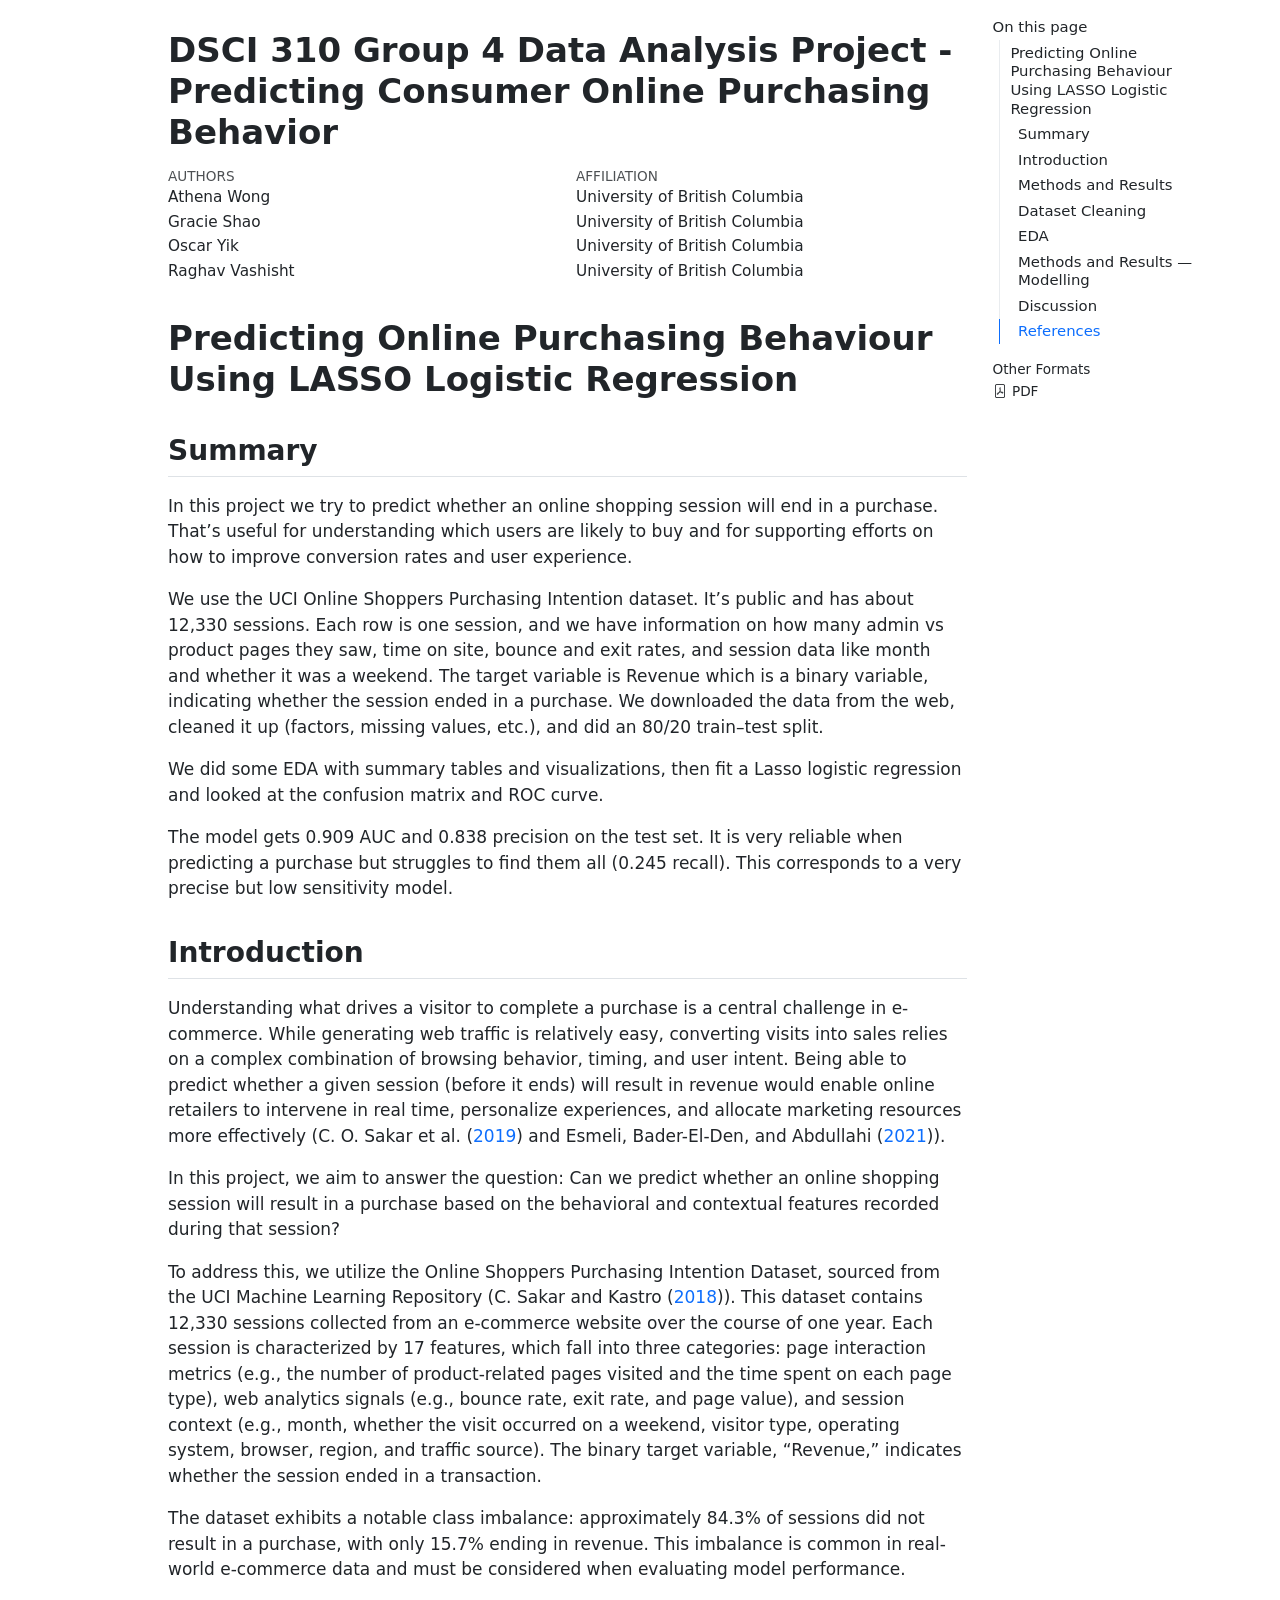
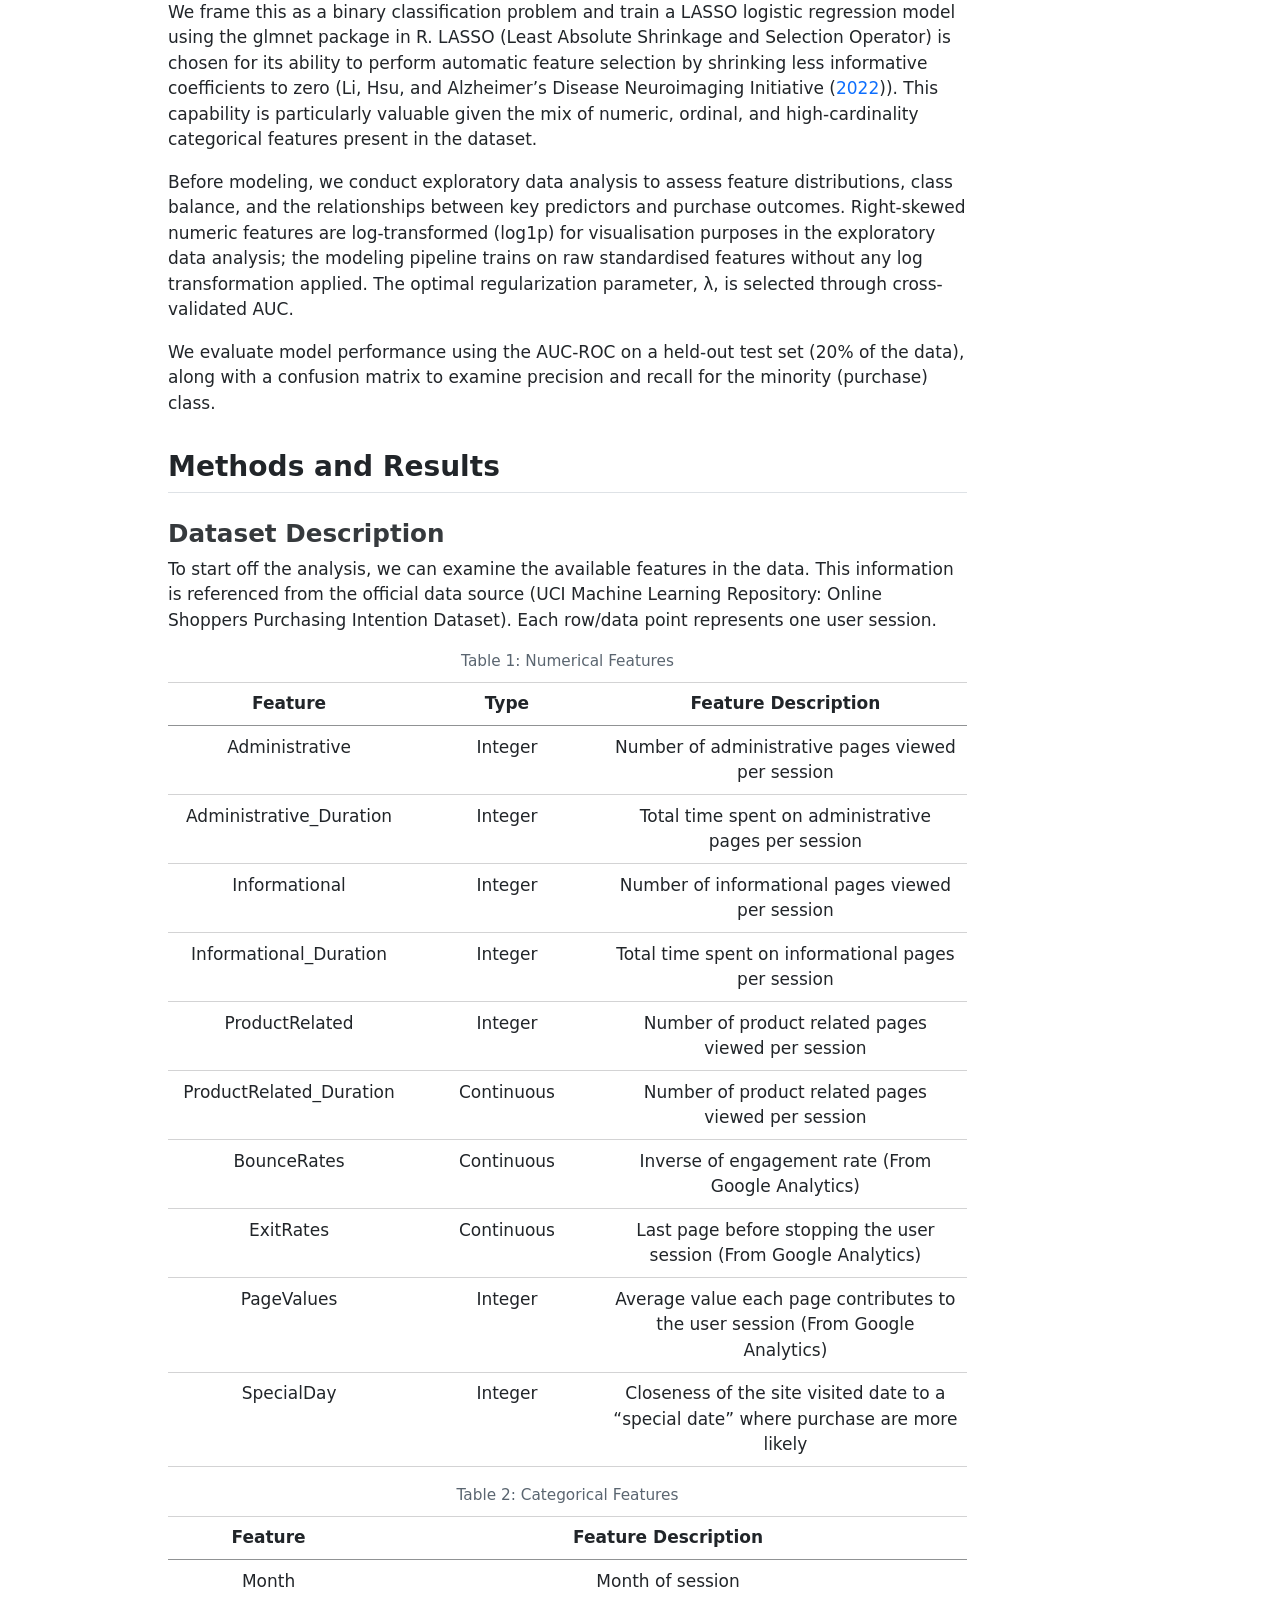
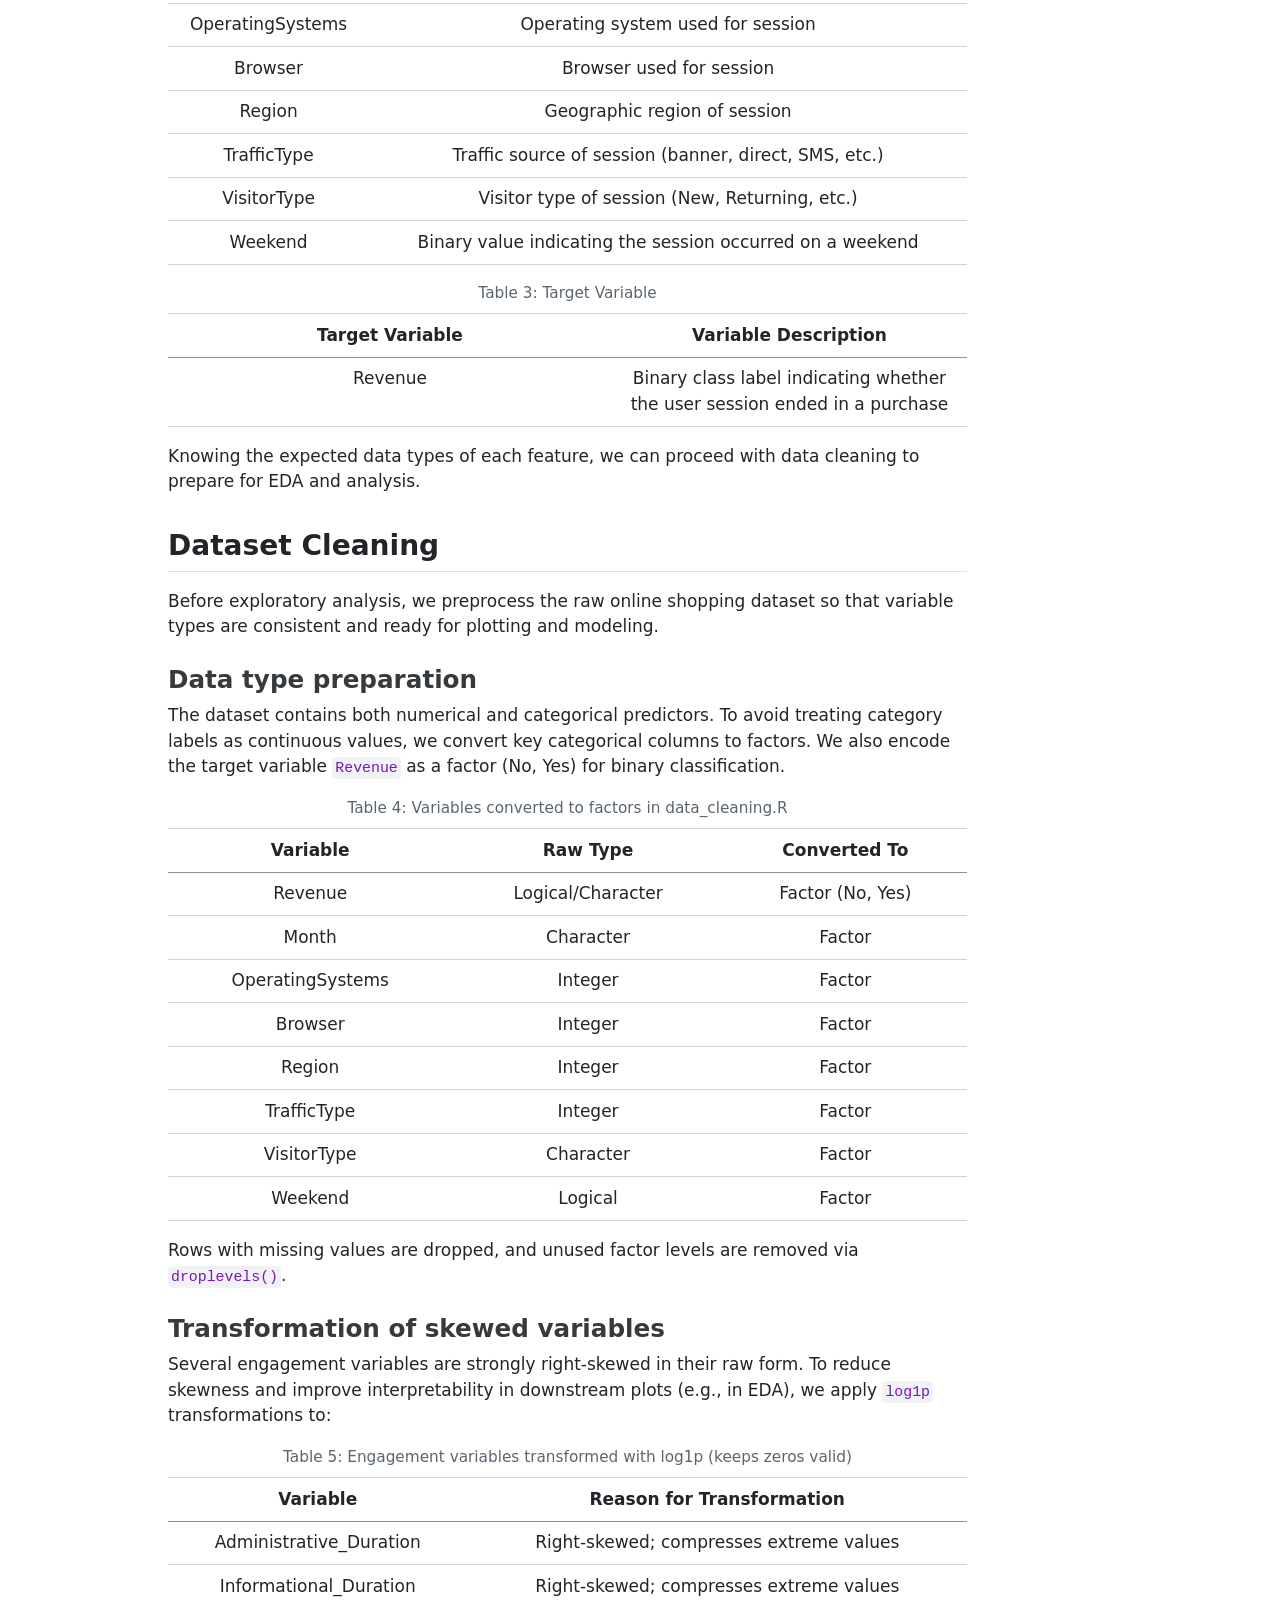
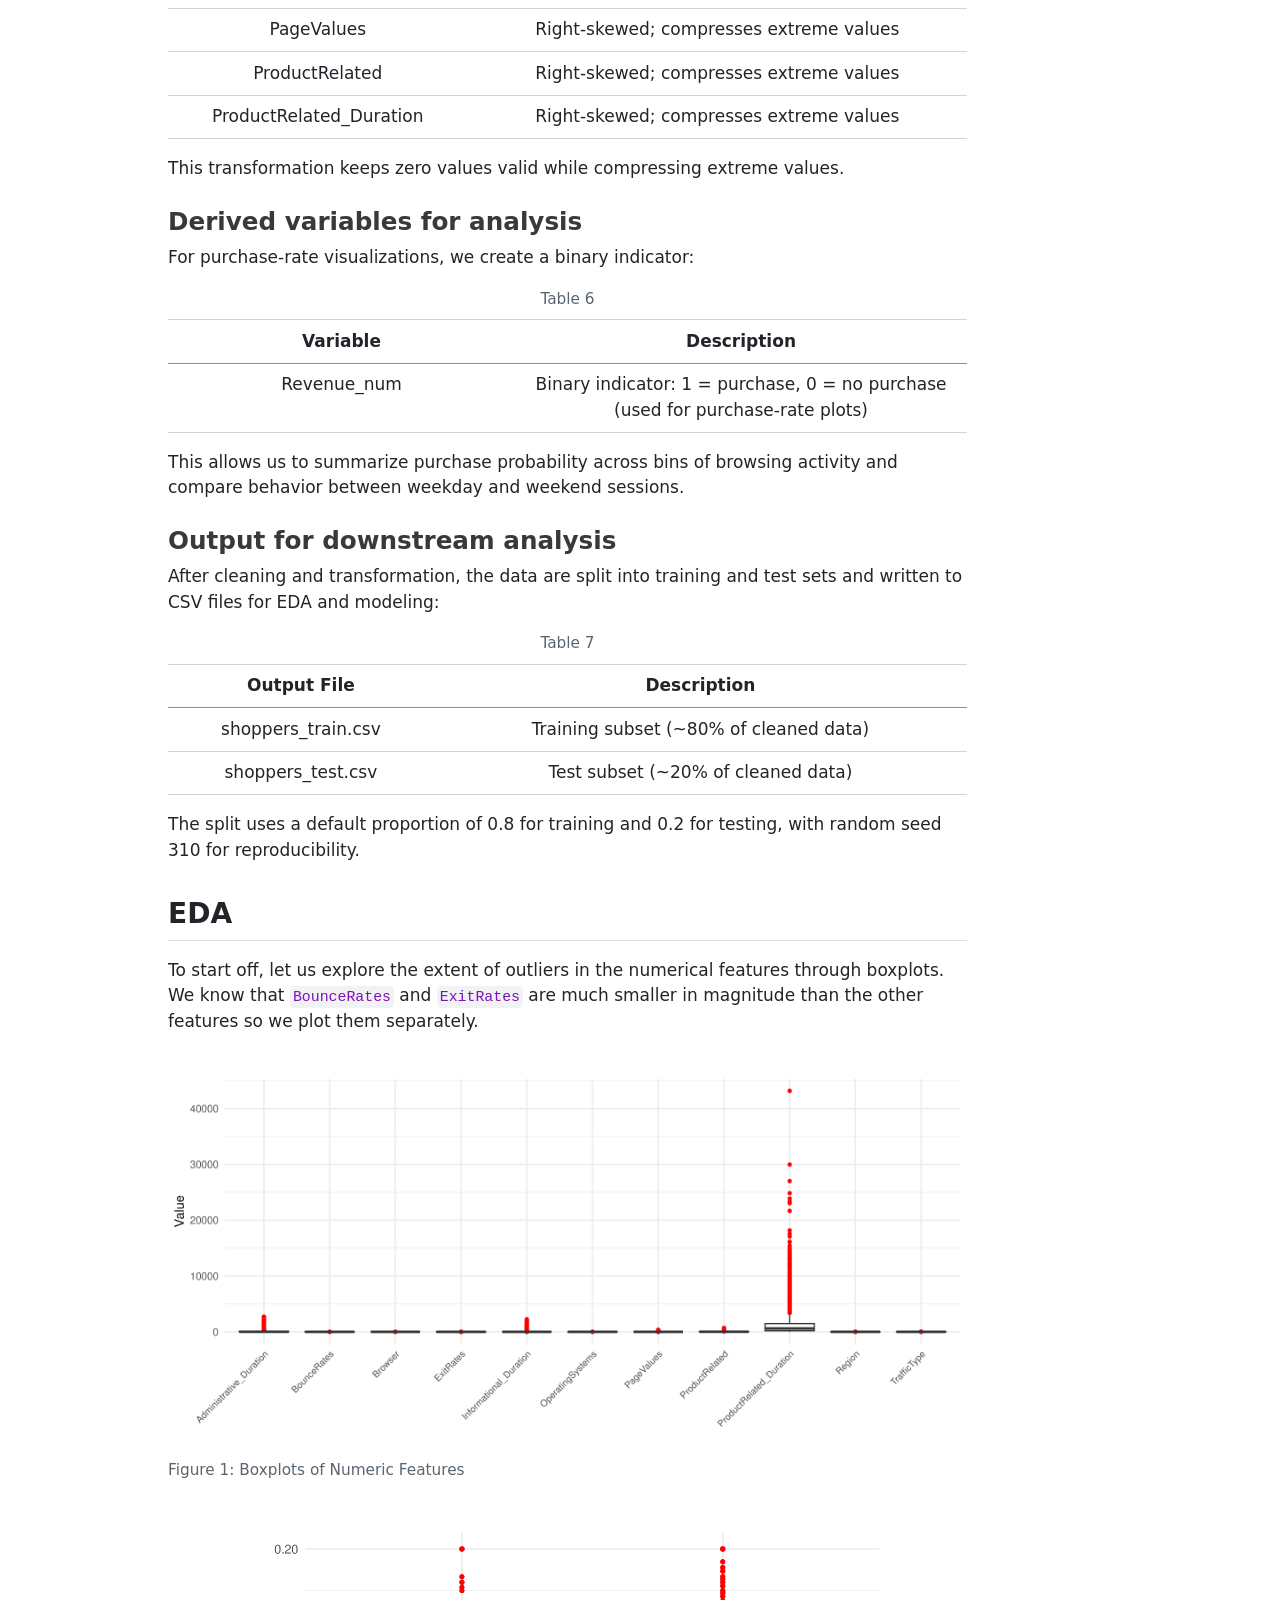
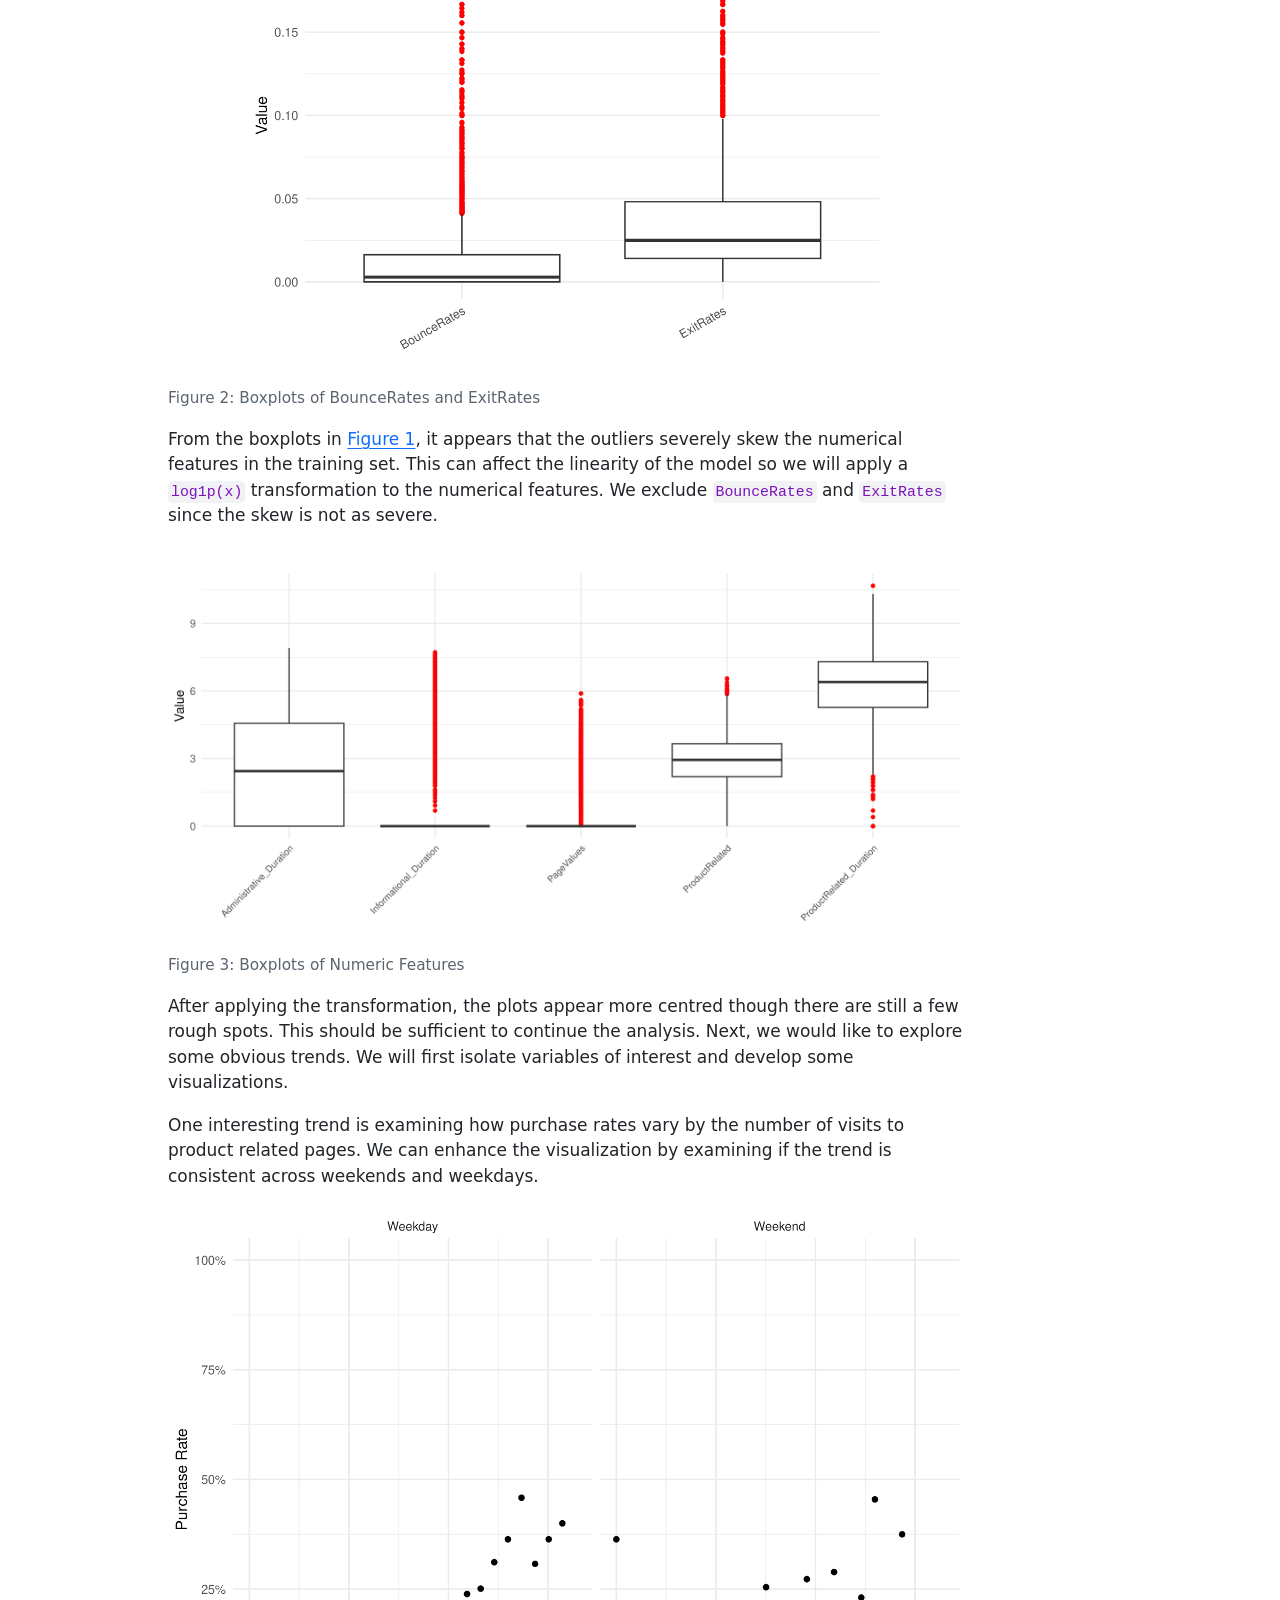
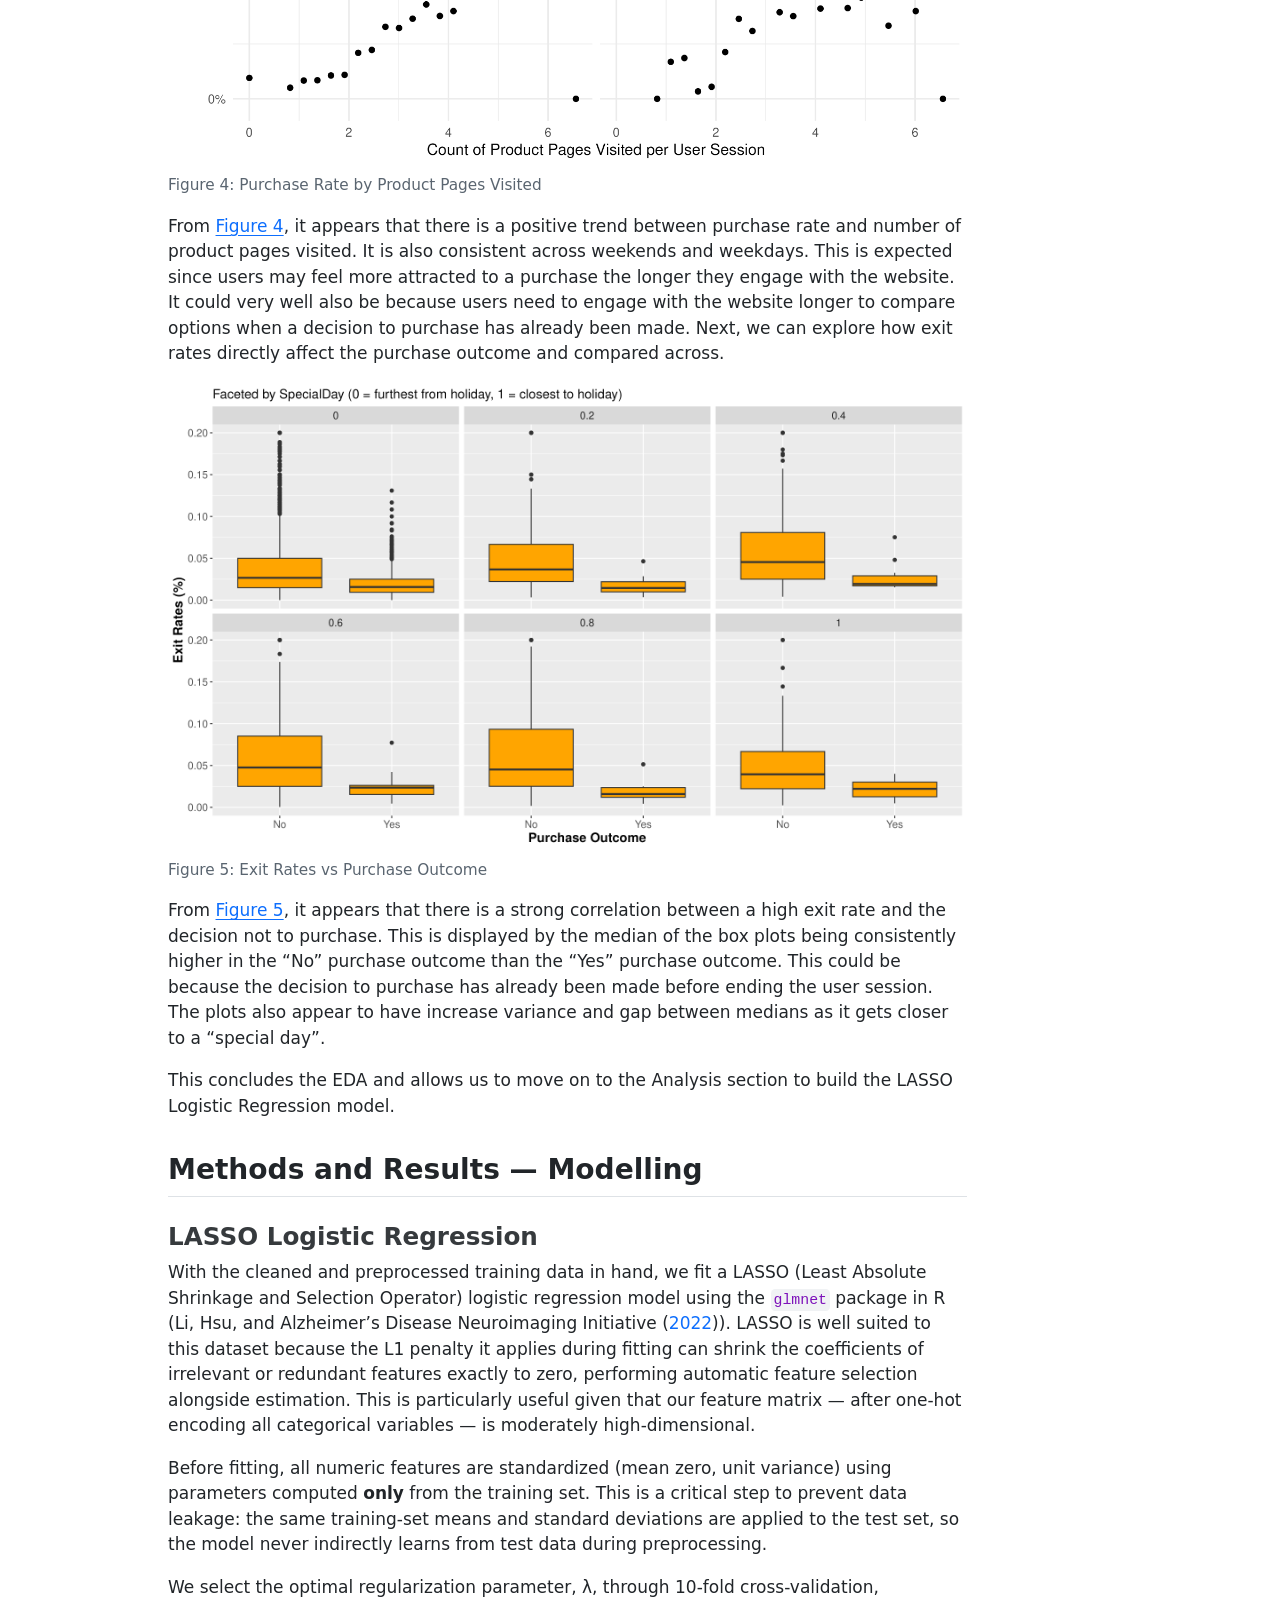
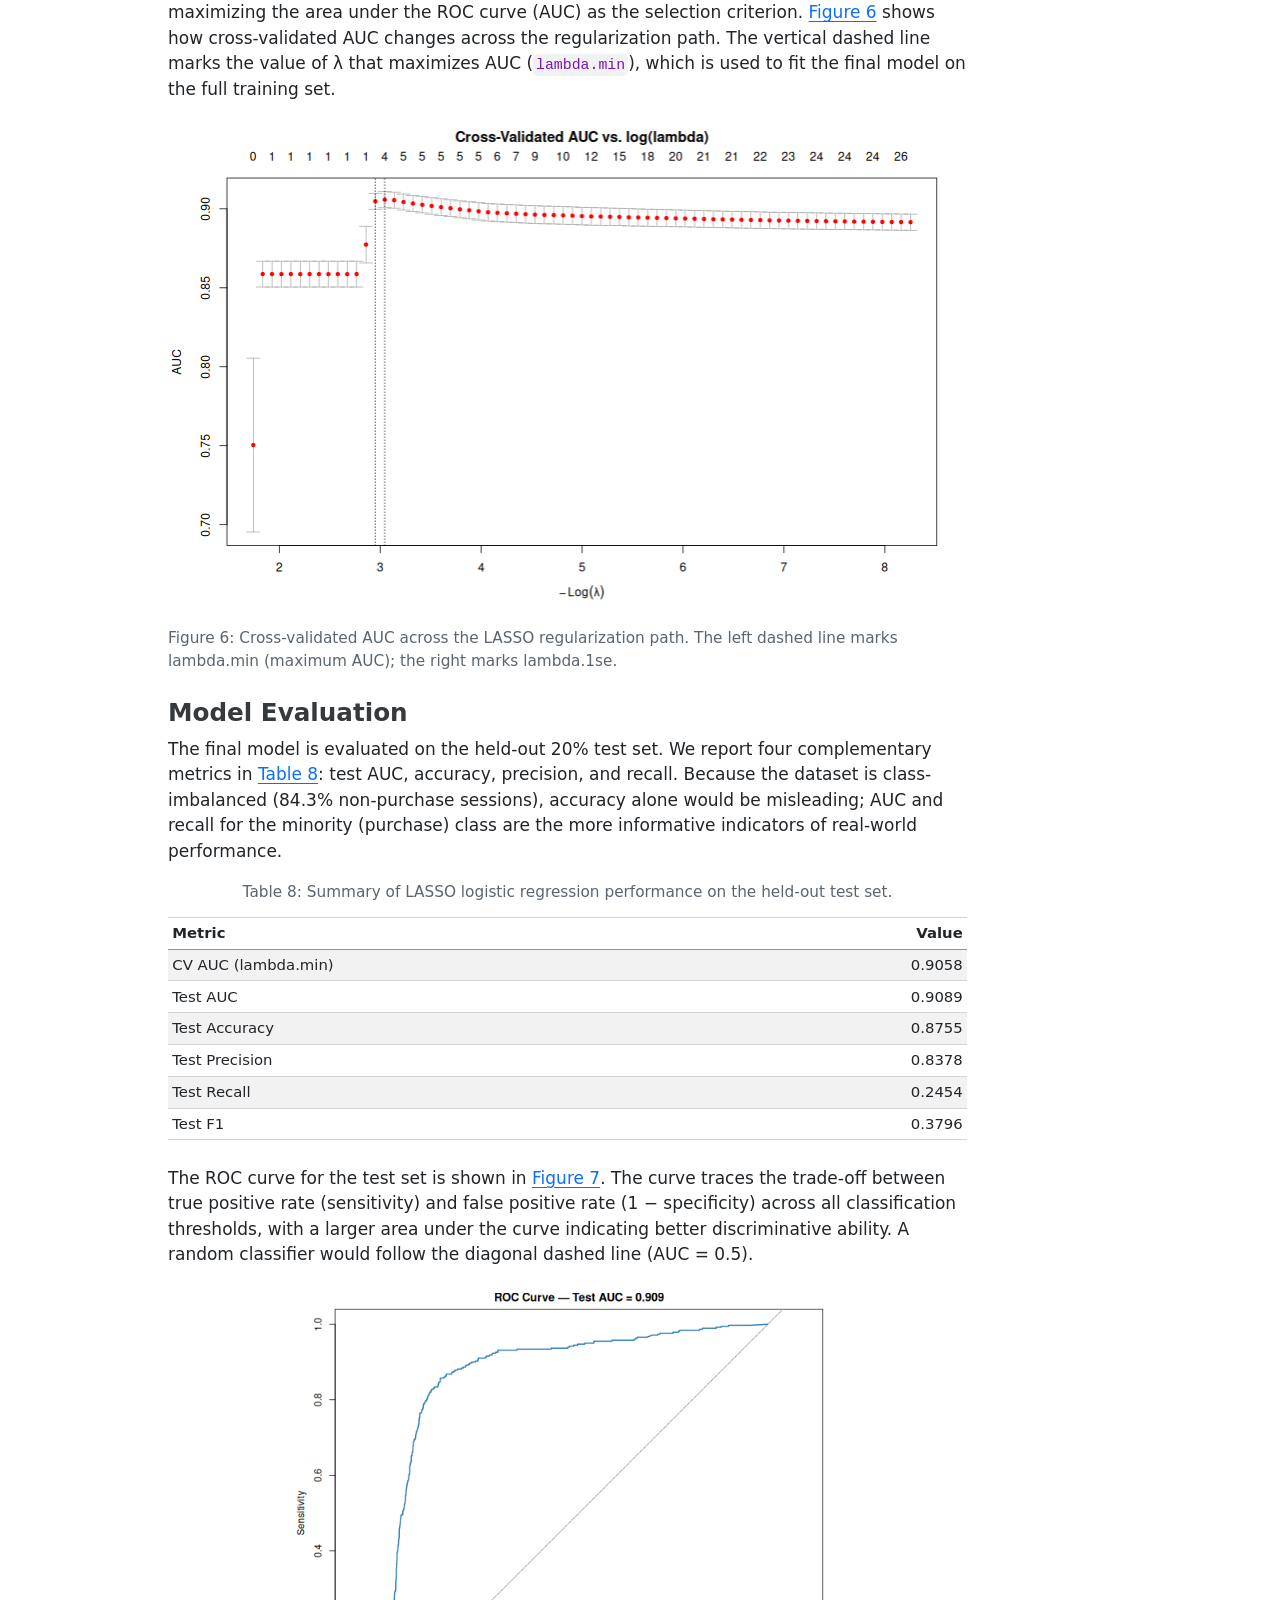
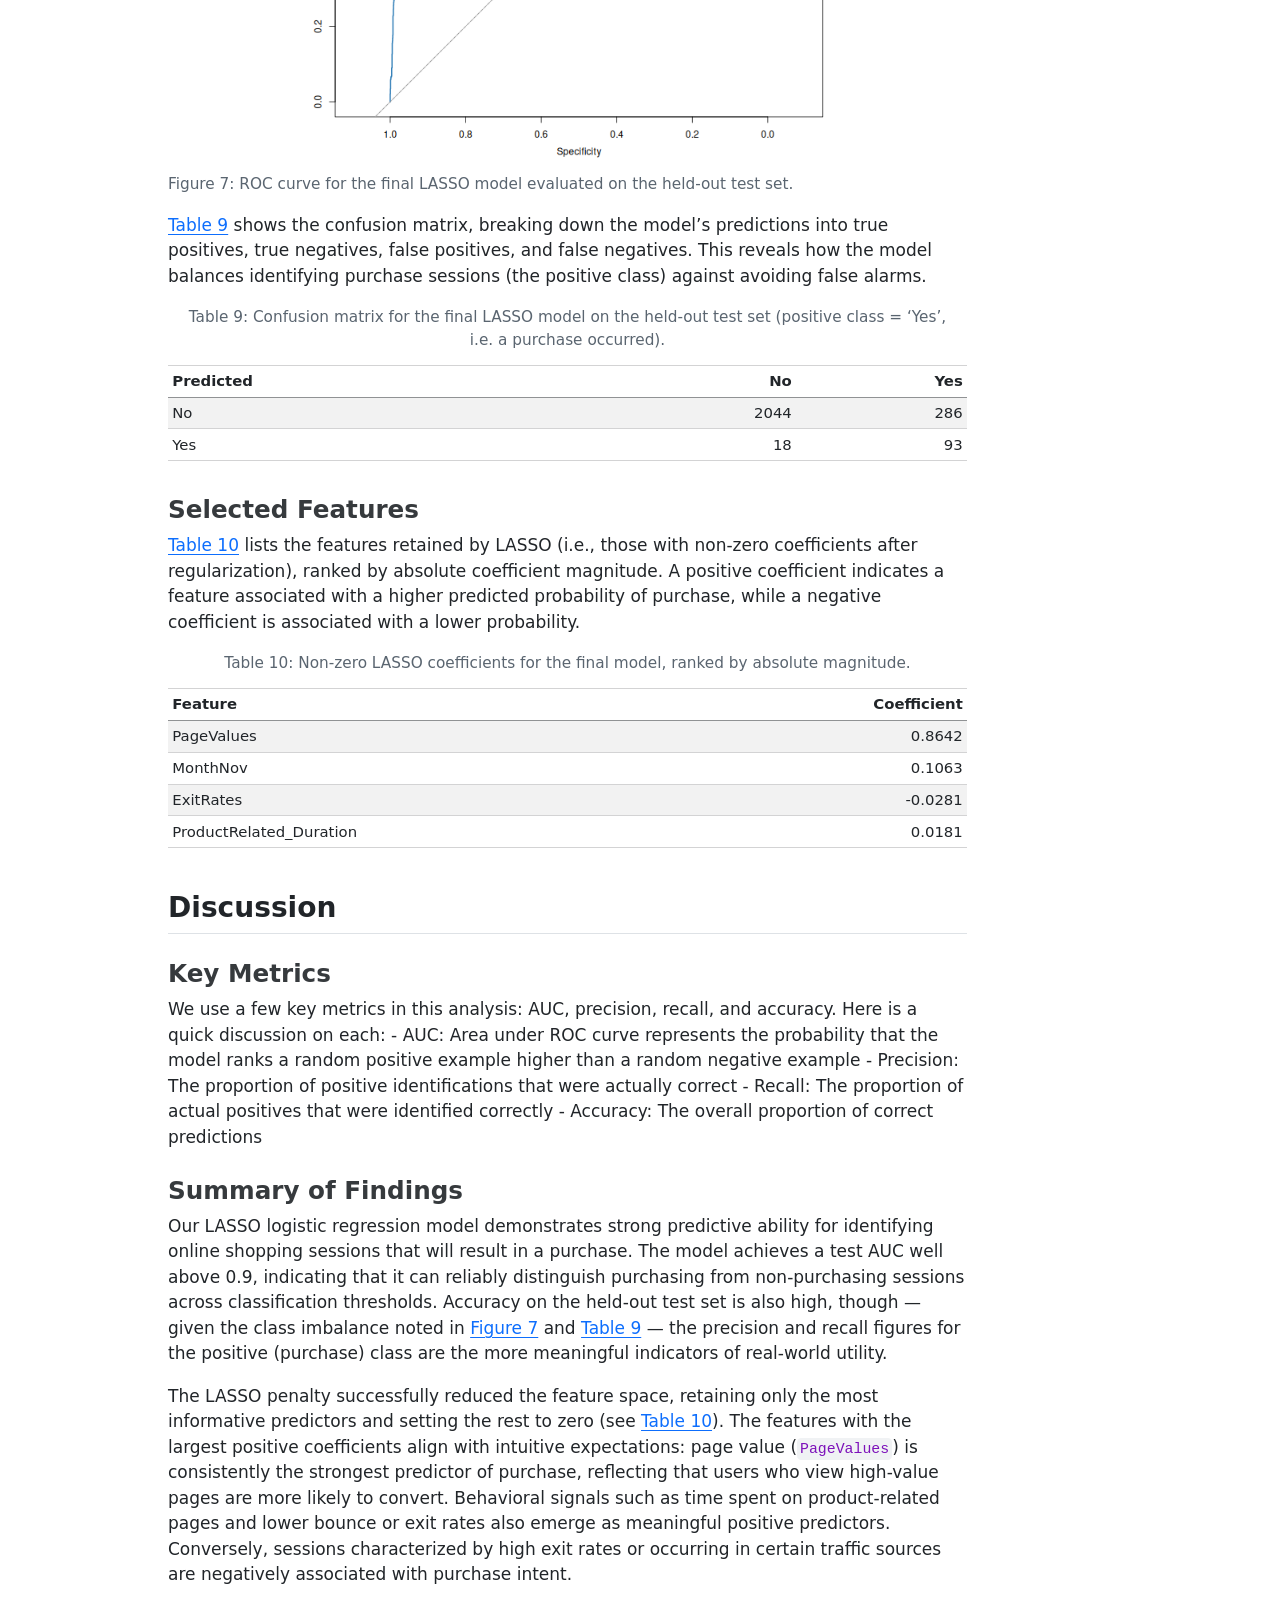
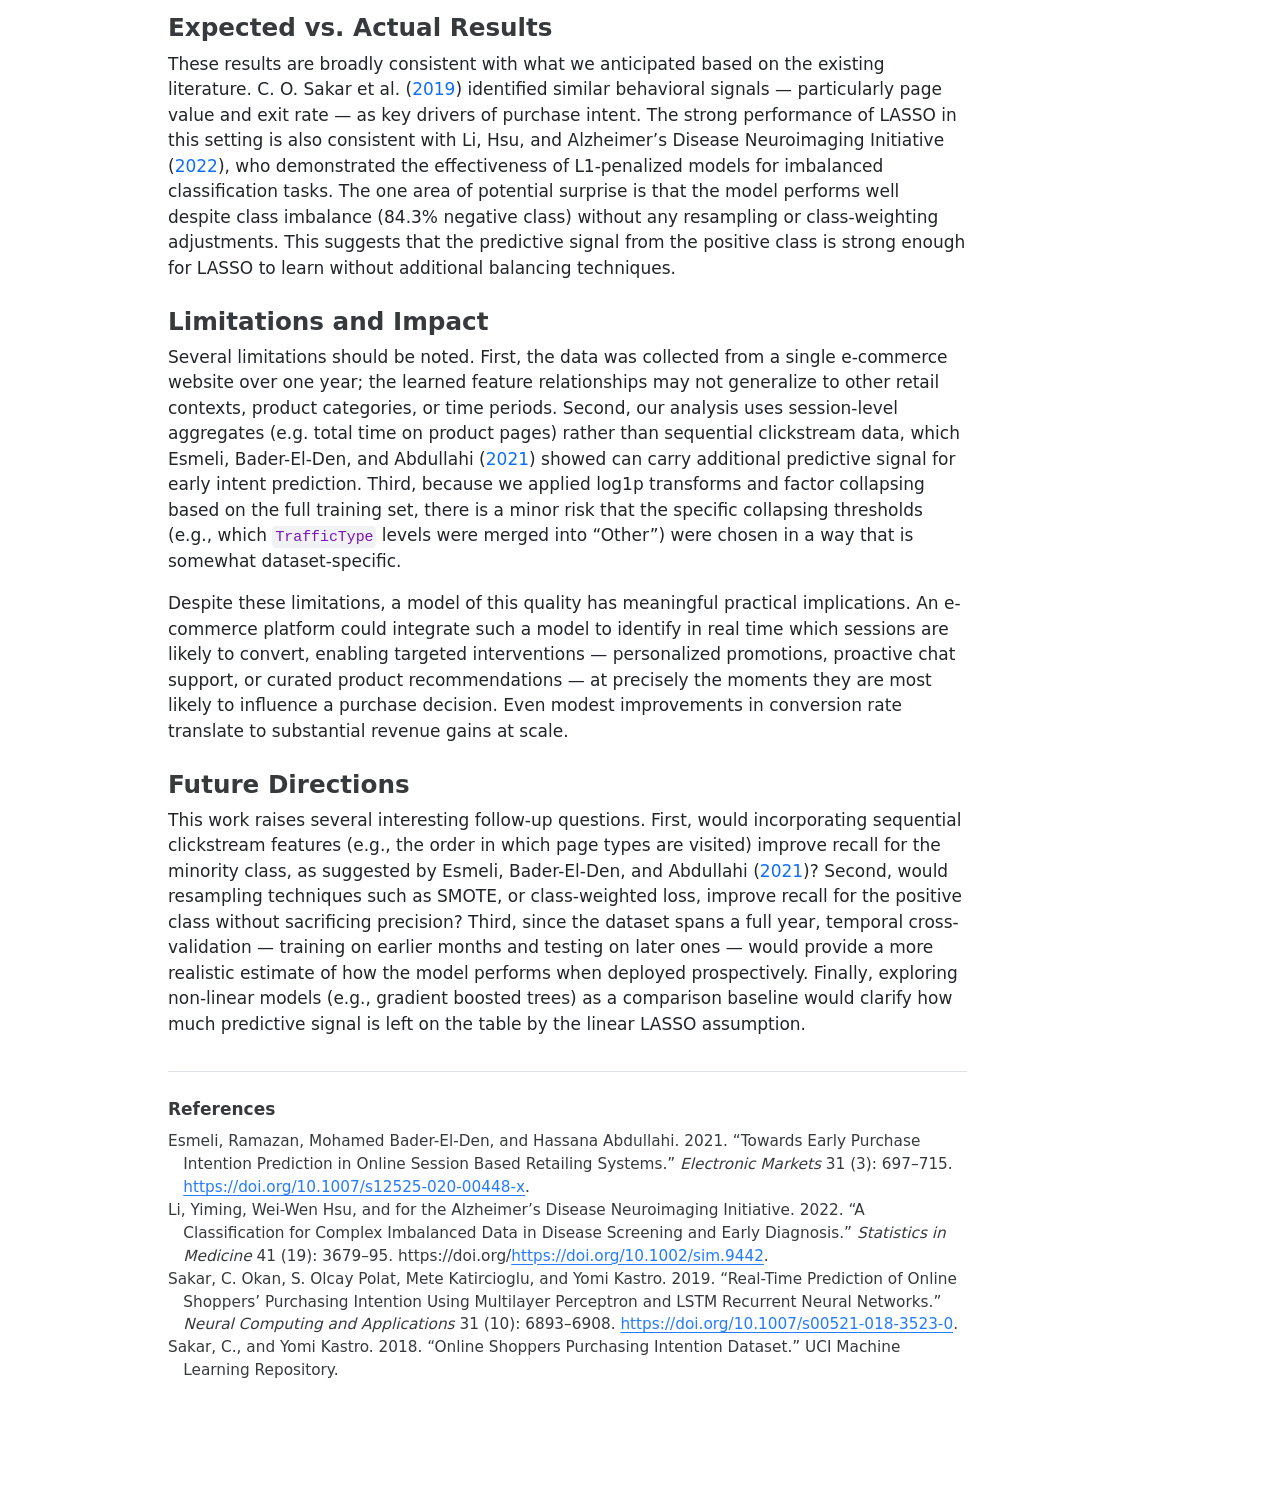
==== commit efcdf6e2: "Removed tests from analysis repo, updated environment to use pointblank, and update generated report" ====
--- a/docs/reports/predicting_online_purchasing_behavior.html
+++ b/docs/reports/predicting_online_purchasing_behavior.html
@@ -6,7 +6,10 @@
 
 <meta name="viewport" content="width=device-width, initial-scale=1.0, user-scalable=yes">
 
-<meta name="author" content="Athena Wong, Gracie Shao, Oscar Yik, and Raghav Vashisht">
+<meta name="author" content="Athena Wong">
+<meta name="author" content="Gracie Shao">
+<meta name="author" content="Oscar Yik">
+<meta name="author" content="Raghav Vashisht">
 
 <title>DSCI 310 Group 4 Data Analysis Project - Predicting Consumer Online Purchasing Behavior</title>
 <style>
@@ -148,16 +151,47 @@
 </div>
 
 
+<div class="quarto-title-meta-author">
+  <div class="quarto-title-meta-heading">Authors</div>
+  <div class="quarto-title-meta-heading">Affiliation</div>
+  
+    <div class="quarto-title-meta-contents">
+    <p class="author">Athena Wong </p>
+  </div>
+  <div class="quarto-title-meta-contents">
+        <p class="affiliation">
+            University of British Columbia
+          </p>
+      </div>
+    <div class="quarto-title-meta-contents">
+    <p class="author">Gracie Shao </p>
+  </div>
+  <div class="quarto-title-meta-contents">
+        <p class="affiliation">
+            University of British Columbia
+          </p>
+      </div>
+    <div class="quarto-title-meta-contents">
+    <p class="author">Oscar Yik </p>
+  </div>
+  <div class="quarto-title-meta-contents">
+        <p class="affiliation">
+            University of British Columbia
+          </p>
+      </div>
+    <div class="quarto-title-meta-contents">
+    <p class="author">Raghav Vashisht </p>
+  </div>
+  <div class="quarto-title-meta-contents">
+        <p class="affiliation">
+            University of British Columbia
+          </p>
+      </div>
+  </div>
 
 <div class="quarto-title-meta">
 
-    <div>
-    <div class="quarto-title-meta-heading">Author</div>
-    <div class="quarto-title-meta-contents">
-             <p>Athena Wong, Gracie Shao, Oscar Yik, and Raghav Vashisht </p>
-          </div>
-  </div>
-    
+      
   
     
   </div>
@@ -174,16 +208,16 @@
 <p>In this project we try to predict whether an online shopping session will end in a purchase. That’s useful for understanding which users are likely to buy and for supporting efforts on how to improve conversion rates and user experience.</p>
 <p>We use the UCI Online Shoppers Purchasing Intention dataset. It’s public and has about 12,330 sessions. Each row is one session, and we have information on how many admin vs product pages they saw, time on site, bounce and exit rates, and session data like month and whether it was a weekend. The target variable is Revenue which is a binary variable, indicating whether the session ended in a purchase. We downloaded the data from the web, cleaned it up (factors, missing values, etc.), and did an 80/20 train–test split.</p>
 <p>We did some EDA with summary tables and visualizations, then fit a Lasso logistic regression and looked at the confusion matrix and ROC curve.</p>
-<p>The model gets 0.916 AUC and 0.806 precision on the test set. It is very reliable when predicting a purchase but struggles to find them all (0.267 recall). This corresponds to a very precise but low sensitivity model.</p>
+<p>The model gets 0.909 AUC and 0.838 precision on the test set. It is very reliable when predicting a purchase but struggles to find them all (0.245 recall). This corresponds to a very precise but low sensitivity model.</p>
 </section>
 <section id="introduction" class="level2">
 <h2 class="anchored" data-anchor-id="introduction">Introduction</h2>
 <p>Understanding what drives a visitor to complete a purchase is a central challenge in e-commerce. While generating web traffic is relatively easy, converting visits into sales relies on a complex combination of browsing behavior, timing, and user intent. Being able to predict whether a given session (before it ends) will result in revenue would enable online retailers to intervene in real time, personalize experiences, and allocate marketing resources more effectively (<span class="citation" data-cites="Sakar2019">C. O. Sakar et al. (<a href="#ref-Sakar2019" role="doc-biblioref">2019</a>)</span> and <span class="citation" data-cites="Esmeli2021">Esmeli, Bader-El-Den, and Abdullahi (<a href="#ref-Esmeli2021" role="doc-biblioref">2021</a>)</span>).</p>
 <p>In this project, we aim to answer the question: Can we predict whether an online shopping session will result in a purchase based on the behavioral and contextual features recorded during that session?</p>
 <p>To address this, we utilize the Online Shoppers Purchasing Intention Dataset, sourced from the UCI Machine Learning Repository (<span class="citation" data-cites="online_shoppers_purchasing_intention_dataset_468">C. Sakar and Kastro (<a href="#ref-online_shoppers_purchasing_intention_dataset_468" role="doc-biblioref">2018</a>)</span>). This dataset contains 12,330 sessions collected from an e-commerce website over the course of one year. Each session is characterized by 17 features, which fall into three categories: page interaction metrics (e.g., the number of product-related pages visited and the time spent on each page type), web analytics signals (e.g., bounce rate, exit rate, and page value), and session context (e.g., month, whether the visit occurred on a weekend, visitor type, operating system, browser, region, and traffic source). The binary target variable, “Revenue,” indicates whether the session ended in a transaction.</p>
-<p>The dataset exhibits a notable class imbalance: approximately 84.5% of sessions did not result in a purchase, with only 15.5% ending in revenue. This imbalance is common in real-world e-commerce data and must be considered when evaluating model performance.</p>
+<p>The dataset exhibits a notable class imbalance: approximately 84.3% of sessions did not result in a purchase, with only 15.7% ending in revenue. This imbalance is common in real-world e-commerce data and must be considered when evaluating model performance.</p>
 <p>We frame this as a binary classification problem and train a LASSO logistic regression model using the glmnet package in R. LASSO (Least Absolute Shrinkage and Selection Operator) is chosen for its ability to perform automatic feature selection by shrinking less informative coefficients to zero (<span class="citation" data-cites="Li2022">Li, Hsu, and Alzheimer’s Disease Neuroimaging Initiative (<a href="#ref-Li2022" role="doc-biblioref">2022</a>)</span>). This capability is particularly valuable given the mix of numeric, ordinal, and high-cardinality categorical features present in the dataset.</p>
-<p>Before modeling, we conduct exploratory data analysis to assess feature distributions, class balance, and the relationships between key predictors and purchase outcomes. Categorical features with sparse levels are consolidated into an “Other” category, and right-skewed numeric features are log-transformed to reduce the impact of extreme outliers. The optimal regularization parameter, λ, is selected through cross-validated AUC.</p>
+<p>Before modeling, we conduct exploratory data analysis to assess feature distributions, class balance, and the relationships between key predictors and purchase outcomes. Right-skewed numeric features are log-transformed (log1p) for visualisation purposes in the exploratory data analysis; the modeling pipeline trains on raw standardised features without any log transformation applied. The optimal regularization parameter, λ, is selected through cross-validated AUC.</p>
 <p>We evaluate model performance using the AUC-ROC on a held-out test set (20% of the data), along with a confusion matrix to examine precision and recall for the minority (purchase) class.</p>
 </section>
 <section id="methods-and-results" class="level2">
@@ -600,7 +634,7 @@
 </section>
 <section id="model-evaluation" class="level3">
 <h3 class="anchored" data-anchor-id="model-evaluation">Model Evaluation</h3>
-<p>The final model is evaluated on the held-out 20% test set. We report four complementary metrics in <a href="#tbl-metrics" class="quarto-xref">Table&nbsp;8</a>: test AUC, accuracy, precision, and recall. Because the dataset is class-imbalanced (~84.5% non-purchase sessions), accuracy alone would be misleading; AUC and recall for the minority (purchase) class are the more informative indicators of real-world performance.</p>
+<p>The final model is evaluated on the held-out 20% test set. We report four complementary metrics in <a href="#tbl-metrics" class="quarto-xref">Table&nbsp;8</a>: test AUC, accuracy, precision, and recall. Because the dataset is class-imbalanced (84.3% non-purchase sessions), accuracy alone would be misleading; AUC and recall for the minority (purchase) class are the more informative indicators of real-world performance.</p>
 <div class="cell">
 <div id="tbl-metrics" class="cell quarto-float quarto-figure quarto-figure-center anchored">
 <figure class="quarto-float quarto-float-tbl figure">
@@ -619,27 +653,27 @@
 <tbody>
 <tr class="odd">
 <td style="text-align: left;">CV AUC (lambda.min)</td>
-<td style="text-align: right;">0.9036</td>
+<td style="text-align: right;">0.9058</td>
 </tr>
 <tr class="even">
 <td style="text-align: left;">Test AUC</td>
-<td style="text-align: right;">0.9161</td>
+<td style="text-align: right;">0.9089</td>
 </tr>
 <tr class="odd">
 <td style="text-align: left;">Test Accuracy</td>
-<td style="text-align: right;">0.8788</td>
+<td style="text-align: right;">0.8755</td>
 </tr>
 <tr class="even">
 <td style="text-align: left;">Test Precision</td>
-<td style="text-align: right;">0.8065</td>
+<td style="text-align: right;">0.8378</td>
 </tr>
 <tr class="odd">
 <td style="text-align: left;">Test Recall</td>
-<td style="text-align: right;">0.2667</td>
+<td style="text-align: right;">0.2454</td>
 </tr>
 <tr class="even">
 <td style="text-align: left;">Test F1</td>
-<td style="text-align: right;">0.4008</td>
+<td style="text-align: right;">0.3796</td>
 </tr>
 </tbody>
 </table>
@@ -679,13 +713,13 @@
 <tbody>
 <tr class="odd">
 <td style="text-align: left;">No</td>
-<td style="text-align: right;">2067</td>
-<td style="text-align: right;">275</td>
+<td style="text-align: right;">2044</td>
+<td style="text-align: right;">286</td>
 </tr>
 <tr class="even">
 <td style="text-align: left;">Yes</td>
-<td style="text-align: right;">24</td>
-<td style="text-align: right;">100</td>
+<td style="text-align: right;">18</td>
+<td style="text-align: right;">93</td>
 </tr>
 </tbody>
 </table>
@@ -716,19 +750,19 @@
 <tbody>
 <tr class="odd">
 <td style="text-align: left;">PageValues</td>
-<td style="text-align: right;">0.9504</td>
+<td style="text-align: right;">0.8642</td>
 </tr>
 <tr class="even">
 <td style="text-align: left;">MonthNov</td>
-<td style="text-align: right;">0.1520</td>
-</tr>
-<tr class="odd">
-<td style="text-align: left;">ProductRelated</td>
-<td style="text-align: right;">0.0707</td>
-</tr>
-<tr class="even">
+<td style="text-align: right;">0.1063</td>
+</tr>
+<tr class="odd">
 <td style="text-align: left;">ExitRates</td>
-<td style="text-align: right;">-0.0540</td>
+<td style="text-align: right;">-0.0281</td>
+</tr>
+<tr class="even">
+<td style="text-align: left;">ProductRelated_Duration</td>
+<td style="text-align: right;">0.0181</td>
 </tr>
 </tbody>
 </table>
@@ -752,7 +786,7 @@
 </section>
 <section id="expected-vs.-actual-results" class="level3">
 <h3 class="anchored" data-anchor-id="expected-vs.-actual-results">Expected vs.&nbsp;Actual Results</h3>
-<p>These results are broadly consistent with what we anticipated based on the existing literature. <span class="citation" data-cites="Sakar2019">C. O. Sakar et al. (<a href="#ref-Sakar2019" role="doc-biblioref">2019</a>)</span> identified similar behavioral signals — particularly page value and exit rate — as key drivers of purchase intent. The strong performance of LASSO in this setting is also consistent with <span class="citation" data-cites="Li2022">Li, Hsu, and Alzheimer’s Disease Neuroimaging Initiative (<a href="#ref-Li2022" role="doc-biblioref">2022</a>)</span>, who demonstrated the effectiveness of L1-penalized models for imbalanced classification tasks. The one area of potential surprise is that the model performs well despite class imbalance (~84.5% negative class) without any resampling or class-weighting adjustments. This suggests that the predictive signal from the positive class is strong enough for LASSO to learn without additional balancing techniques.</p>
+<p>These results are broadly consistent with what we anticipated based on the existing literature. <span class="citation" data-cites="Sakar2019">C. O. Sakar et al. (<a href="#ref-Sakar2019" role="doc-biblioref">2019</a>)</span> identified similar behavioral signals — particularly page value and exit rate — as key drivers of purchase intent. The strong performance of LASSO in this setting is also consistent with <span class="citation" data-cites="Li2022">Li, Hsu, and Alzheimer’s Disease Neuroimaging Initiative (<a href="#ref-Li2022" role="doc-biblioref">2022</a>)</span>, who demonstrated the effectiveness of L1-penalized models for imbalanced classification tasks. The one area of potential surprise is that the model performs well despite class imbalance (84.3% negative class) without any resampling or class-weighting adjustments. This suggests that the predictive signal from the positive class is strong enough for LASSO to learn without additional balancing techniques.</p>
 </section>
 <section id="limitations-and-impact" class="level3">
 <h3 class="anchored" data-anchor-id="limitations-and-impact">Limitations and Impact</h3>
